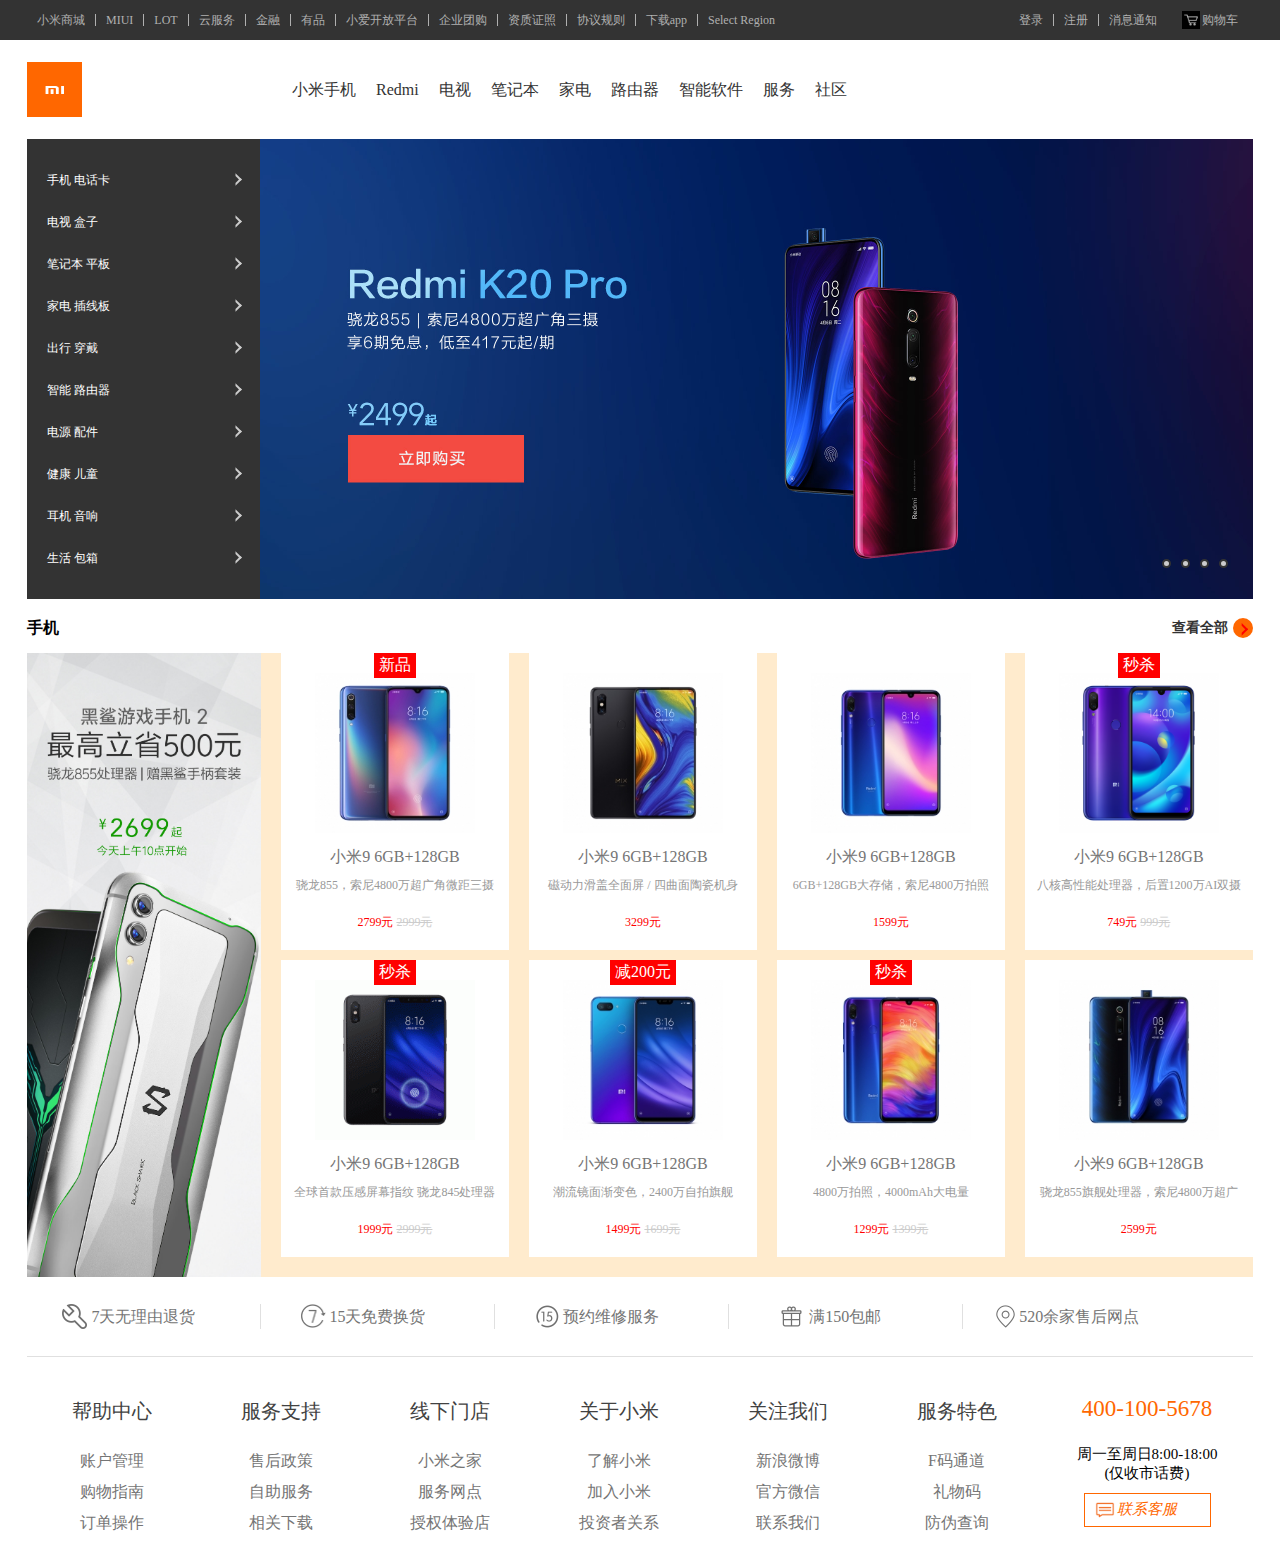
==== index.html @ e0536df3 "change" ====
<!DOCTYPE html>
<html lang="en">

<head>
    <meta charset="UTF-8">
    <meta name="viewport" content="width=device-width, initial-scale=1.0">
    <meta http-equiv="X-UA-Compatible" content="ie=edge">
    <title>Document</title>
    <!--
        相对路径：
        分析当前文档与资源的一个关系
        同一级时：直接写资源名称
        下一级：/
        上一级：../
        绝对路径:https://timgsa.baidu.com/timg?image&quality=80&size=b9999_10000&sec=1561538123775&di=
        c61d4f2c3f5a408a4fe6eae372d40c58&imgtype=0&src=http%3A%2F%2Fpic.syd.com.cn%2F0%2F100%2F72%2F68%2F100726839_
        00000000171c5904.jpg
      -->
    <link rel="stylesheet" href="css/reset.css">
    <link rel="stylesheet" href="css/index.css">
</head>

<body>
    <div class="header">
        <div class="main clearfix">
            <ul class="nav">
                <li><a href="#">小米商城</a></li>
                <li><a href="#">MIUI</a></li>
                <li><a href="#">LOT</a></li>
                <li><a href="#">云服务</a></li>
                <li><a href="#">金融</a></li>
                <li><a href="#">有品</a></li>
                <li><a href="#">小爱开放平台</a></li>
                <li><a href="#">企业团购</a></li>
                <li><a href="#">资质证照</a></li>
                <li><a href="#">协议规则</a></li>
                <li><a href="#">下载app</a></li>
                <li><a href="#">Select Region</a></li>
            </ul>
            <div class="buyCar">
                <span>购物车</span>
                <div class="detail">购物车中还没有商品,赶紧选购</div>
            </div>
            <ul class="login">
                <li><a href="">登录</a></li>
                <li><a href="">注册</a></li>
                <li><a href="">消息通知</a></li>
            </ul>
        </div>
    </div>
    <header class="headerBottom main clearfix">
        <h1 class="fl"><a href="#">小米</a></h1>
        <!-- ul.nav>(li>a)*9 -->
        <ul class="nav fl">
            <li><a href="#">小米手机</a></li>
            <li><a href="#">Redmi</a></li>
            <li><a href="#">电视</a></li>
            <li><a href="#">笔记本</a></li>
            <li><a href="#">家电</a></li>
            <li><a href="#">路由器</a></li>
            <li><a href="#">智能软件</a></li>
            <li><a href="#">服务</a></li>
            <li><a href="#">社区</a></li>
        </ul>
    </header>
    <!-- banner start -->
    <div class="banner main">
        
            <ul class="bannerImg clearfix">
                <li><a href="#"><img src="img/banner01.jpg" alt=""></a></li>
                <li><a href="#"><img src="img/bannero2.jpg" alt=""></a></li>
                <li><a href="#"><img src="img/banner03.jpg" alt=""></a></li>
                <li><a href="#"><img src="img/banner04.jpg" alt=""></a></li>
            </ul>
        <ul class="bannerDot">
            <li></li>
            <li></li>
            <li></li>
            <li></li>
        </ul>
        <ul class="bannerLeft">
            <li>
                <span>手机 电话卡</span>
                <div>内容1</div>
            </li>
            <li>
                <span>电视 盒子</span>
                <div>内容2</div>
            </li>
            <li>
                <span>笔记本 平板</span>
                <div>内容3</div>
            </li>
            <li>
                <span>家电 插线板</span>
                <div>内容4</div>
            </li>
            <li>
                <span>出行 穿戴</span>
                <div>内容5</div>
            </li>
            <li>
                <span>智能 路由器</span>
                <div>内容6</div>
            </li>
            <li>
                <span>电源 配件</span>
                <div>内容7</div>
            </li>
            <li>
                <span>健康 儿童</span>
                <div>内容8</div>
            </li>
            <li>
                <span>耳机 音响</span>
                <div>内容9</div>
            </li>
            <li>
                <span>生活 包箱</span>
                <div>内容10</div>
            </li>
        </ul>
    </div>
    <!-- banner end -->
    

    <!-- cont start -->
    <div class="cont main clearfix">
        <h3><a href="#">查看全部</a>手机</h3>
        <img class="contLeft" src="img/sj1.jpg" alt="">
        <ul class="contRight"> 
            <li>
                <a href="#">
                    <span class="js">新品</span>
                    <img src="img/sj2.jpg" alt="">
                    <h4>小米9 6GB+128GB</h4>
                    <p>骁龙855，索尼4800万超广角微距三摄</p>
                    <p class="price"><span class="nowPrice">2799元</span>
                        <span class="oldPrice">2999元</span>
                    </p>
                </a>
            </li>
            <li>
                <a href="#">
                    
                    
                    <img src="img/sj3.jpg" alt="">
                    <h4>小米9 6GB+128GB</h4>
                    <p>磁动力滑盖全面屏 / 四曲面陶瓷机身</p>
                    <p class="price"><span class="nowPrice">3299元</span>
                        
                    </p>
                </a>
            </li>
            <li>
                <a href="#">
                    
                    <img src="img/sj4.jpg" alt="">
                    <h4>小米9 6GB+128GB</h4>
                    <p>6GB+128GB大存储，索尼4800万拍照</p>
                    <p class="price"><span class="nowPrice">1599元</span>
                        
                    </p>
                </a>
            </li>
            <li>
                <a href="#">
                    <span class="tips">秒杀</span>
                    <img src="img/sj5.png" alt="">
                    <h4>小米9 6GB+128GB</h4>
                    <p>八核高性能处理器，后置1200万AI双摄</p>
                    <p class="price"><span class="nowPrice">749元</span>
                        <span class="oldPrice">999元</span>
                    </p>
                </a>
            </li>
            <li>
                <a href="#">
                    <span class="tips">秒杀</span>
                    <img src="img/sj6.png" alt="">
                    <h4>小米9 6GB+128GB</h4>
                    <p>全球首款压感屏幕指纹 骁龙845处理器</p>
                    <p class="price"><span class="nowPrice">1999元</span>
                        <span class="oldPrice">2999元</span>
                    </p>
                </a>
            </li>
            <li>
                <a href="#">
                    <span class="tips">减200元</span>
                    <img src="img/sj7.jpg" alt="">
                    <h4>小米9 6GB+128GB</h4>
                    <p>潮流镜面渐变色，2400万自拍旗舰</p>
                    <p class="price"><span class="nowPrice">1499元</span>
                        <span class="oldPrice">1699元</span>
                    </p>
                </a>
            </li>
            <li>
                <a href="#">
                    <span class="tips">秒杀</span>
                    <img src="img/sj8.jpg" alt="">
                    <h4>小米9 6GB+128GB</h4>
                    <p>4800万拍照，4000mAh大电量</p>
                    <p class="price"><span class="nowPrice">1299元</span>
                        <span class="oldPrice">1399元</span>
                    </p>
                </a>
            </li>
            <li>
                <a href="#">
                    
                    <img src="img/sj9.jpg" alt="">
                    <h4>小米9 6GB+128GB</h4>
                    <p>骁龙855旗舰处理器，索尼4800万超广</p>
                    <p class="price"><span class="nowPrice">2599元</span>
                        
                    </p>
                </a>
            </li>
        </ul>
    </div>
    <!-- cont end -->
    <!-- jieshao star -->
    <div class="service clearfix main">
        <ul class="list ">
            <li><a href="#">7天无理由退货</a></li>
            <li><a href="#">15天免费换货</a></li>
            <li><a href="#">预约维修服务</a></li>
            <li><a href="#">满150包邮</a></li>
            <li><a href="#">520余家售后网点</a></li>
         </ul>
    </div>
    <div class="footer clearfix main">
         <dl class="col-links">
             <dt>帮助中心</dt>
             <dd><a href="#">账户管理</a></dd>
             <dd><a href="#">购物指南</a></dd>
             <dd><a href="#">订单操作</a></dd>
         </dl>
         <dl class="col-links">
             <dt>服务支持</dt>
             <dd><a href="#">售后政策</a></dd>
             <dd><a href="#">自助服务</a></dd>
             <dd><a href="#">相关下载</a></dd>
         </dl>
         <dl class="col-links">
             <dt>线下门店</dt>
             <dd><a href="#">小米之家</a></dd>
             <dd><a href="#">服务网点</a></dd>
             <dd><a href="#">授权体验店</a></dd>
         </dl>
         <dl class="col-links">
             <dt>关于小米</dt>
             <dd><a href="#">了解小米</a></dd>
             <dd><a href="#">加入小米</a></dd>
             <dd><a href="#">投资者关系</a></dd>
         </dl>
         <dl class="col-links">
             <dt>关注我们</dt>
             <dd><a href="#">新浪微博</a></dd>
             <dd><a href="#">官方微信</a></dd>
             <dd><a href="#">联系我们</a></dd>
         </dl>
         <dl class="col-links">
             <dt>服务特色</dt>
             <dd><a href="#">F码通道</a></dd>
             <dd><a href="#">礼物码</a></dd>
             <dd><a href="#">防伪查询</a></dd>
         </dl>
         <div class="col-contact">
             <p class="phone">400-100-5678</p>
             <p>周一至周日8:00-18:00<br>(仅收市话费)</p>
              <a class="btn" href="#">
                <i class="iconfont">联系客服</i>
              </a>
         </div>
    </div>
    <!-- jieshao end -->
    </div>

</body>

</html>
---- css/index.css ----
/* 头部样式 */

.clearfix::after {
    content: "";
    display: block;
    clear: both;
}

.fl {
    float: left;
}

.fr {
    float: right;
}

.main {
    width: 1226px;
    margin: 0 auto;
}
img{
    vertical-align: top；
}

.header {
    background: #333;
}

.header .nav li,
.header .login li {
    float: left;
    line-height: 40px;
}

.header .nav li a,
.header .login li a {
    line-height: 12px;
    font-size: 12px;
    color: #b0b0b0;
    display: block;
    padding: 0 10px;
    margin: 14px 0;
    border-right: 1px solid #b0b0b0;
}

.header .nav {
    float: left;
}

.header .nav li:last-child a,
.header .login li:last-child a {
    border-right: none;
}

a {
    text-decoration: none;
}

.header .nav li a:hover,
.header .login li a:hover {
    color: #ffffff;
}

.header .login {
    float: right;
}

.header .login li {
    float: left;
}

.header .buyCar {
    float: right;
    position: relative;
    padding: 0 15px;
}

.header .buyCar>span {
    display: block;
    line-height: 40px;
    font-size: 12px;
    color: #b0b0b0;
    background: url(../img/gc1.jpg) no-repeat left center;
    background-size: 18px;
    padding-left: 20px;
}

.header .buyCar:hover>span {
    color: #f1671b;
    cursor: pointer;
    background-image: url(../img/gc3.jpg);
    
}
.header .buyCar .detail{
             position:absolute;
             right: 0;
             width: 300px;
            line-height: 100px;
            background: #ffffff;
            box-shadow: 0 0 1px #000;
            text-align:center; 
            padding: 0 10px;
             z-index: 10;
             display: none;
}
.header .buyCar:hover .detail{
    display: block;
}
.header .buyCar:hover{
    background: #ffffff;
}


/* header style */

header h1 {
    width: 55px;
    height: 55px;
    background: #ff6700 url(../img/mi-logo.png) no-repeat center center;
    background-size: 30px 20px;
    margin-right: 200px;
}

header h1 a {
    display: block;
    height: 55px;
    text-indent: -9999px;
}

header.headerBottom {
    margin-top: 22px;
}



header .nav li {
    float: left;
    line-height: 55px;
    font-size: 16px;
    color: #333;
    padding: 0 10px;
}

header .nav li a {
    color: #333;
}


.banner{
    overflow: hidden;/* 溢出隐藏 */
    position: relative;
    margin-top: 22px;
}
.banner .bannerImg{
    width: 400%;
}
.banner .bannerImg li{
   /*当不设置宽度时， 块元素的宽度继承父元素的宽度 */
    width: 25%;
    float: left;
}
.banner .bannerImg li img{
    width:100%;
}
.banner .bannerDot{
    position: absolute;
    right: 20px;
    top: 420px;
}
.banner .bannerDot li{
    width: 5px;
    height: 5px;
    border: 2px solid #333;
    background: #ccc;
    border-radius: 50%;
    float: left;
    margin:0 5px;
    cursor: pointer;  
    /* 鼠标变小手 */
}
.banner .bannerDot li:hover{
    background: #ffffff;

}
.banner .bannerLeft{
    position: absolute;
    left: 0;
    top: 0;
    background: #333;
    color: #ffffff;
    padding: 20px 0;
}
/* 图片的高度就是banner的高度 460px;
460px由10个li的高度和左侧黑框的padding组成 */

.banner .bannerLeft li>span{
    position: relative;
    display: block;
    line-height: 42px;
    cursor: pointer;
    padding: 0 150px 0 20px;
    font-size: 12px;

}
.banner .bannerLeft li>span::after{
    /* 利用伪元素 */
    content: "";
    position: absolute;
    /* display: inline-block; */
    right: 20px;
    top:16px;
    width: 5px;
    height: 5px;
    border: 2px solid #ccc;
    border-color: #ccc #ccc transparent transparent;
    transform: rotate(45deg);
}                   
.banner .bannerLeft li>div{
   width: 300px;
   height: 460px;
   line-height: 460px;
    position: absolute;
    left: 236px;
    top:0;
    color: #000;
    background: #ffffff;
     text-align: center;
    font-size: 50px;
    display: none; 
}
.banner .bannerLeft li:hover span{
      background-color: #ff6700;
      
}
.banner .bannerLeft li:hover>div{
    display: block;
}
 

/* cont style */

.cont h3{
    line-height: 50px;
    font-weight: 400px;
}
.cont h3 a{
    float: right;
    text-decoration: none;
    color: #333;
    font-size: 14px;
    position: relative;
    padding-right: 25px;
}
.cont h3 a::after{
    content: "";
    display: inline-block;
    width: 5px;
    height: 5px;
    border: 2px solid #ff6700;
    border-color: red red transparent transparent;
    position: absolute;
    right: 10px;
    top: 50%;
    transform: rotate(45deg) translateY(-50%);

}
.cont h3 a::before{
    content: "";
    display: block;
    width: 20px;
    height: 20px;
    background: #ff6700;
    border-radius: 50%;
    position: absolute;
    right: 0;
    top: 50%;
    transform:translateY(-50%);
}
.cont h3 a:hover{
    color: #ff6700;
}
.cont .contLeft{
   float: left;
   width: 234px;
   height: 624px;
}
.cont .contRight{
float: left;
width: 992px;
height: 624px;
background: blanchedalmond;
}
.cont .contRight li{
    width: 23%;
    float: left;
    margin-left: 2%;
    margin-bottom: 10px;
    background: #ffffff;
    position: relative;
    text-align: center;
    padding: 0 10px;
    box-sizing: border-box;
    /* 怪异盒模型：width:表示盒子的大小
              内容宽+左右padding+border
        正常盒模型：width:表示内容的宽度      
    */
}
.cont .contRight li a{
    text-align: center;
    text-decoration: none;
}
.cont .contRight li a>span{
    padding: 2px 5px;
      position: absolute;
      left: 50%;
      transform: translateX(-50%);
      background: red;
      color: #ffffff;
}
.cont .contRight li img{
    width: 160px;
    
    margin-top: 20px;
}
.cont .contRight li h4{
    font-weight: normal;
    font-size: #333;
    /* 禁止文字折行 */
    white-space: nowrap;
    /* 溢出隐藏 */
    overflow: hidden;
    /*  超出部分用省略号显示*/
    text-overflow: ellipsis;
    line-height: 40px;
}
.cont .contRight li p{
    color: #999;
    font-size: 12px;
    /* 禁止文字折行 */
    white-space: nowrap;
    /* 溢出隐藏 */
    overflow: hidden;
    /*  超出部分用省略号显示*/
    text-overflow: ellipsis;
}
.cont .contRight li p.price{
    line-height: 56px;
}

.cont .contRight li p.price .nowPrice{
    color: red;
}
.cont .contRight li p.price .oldPrice{
    color: #ccc;
    text-decoration: line-through;
}

.cont .contRight li:nth-child(5),
.cont .contRight li:nth-child(6),
.cont .contRight li:nth-child(7),
.cont .contRight li:nth-child(8){
    margin-bottom: 0;
}
.cont .contRight li:hover{
    box-shadow: 0 0 10px 10px #ccc;
    transform: translateY(-3px);
}

/* jieshao */
a{
    color: #757575;
    text-decoration: none;
}
.service{
    padding: 27px 0;
    border-bottom: 1px solid #e0e0e0;
}
.service .list li{
    float: left;
    width: 19%;
    height: 25px;
    border-left: 1px solid #e0e0e0;
    font-size: 16px;
    line-height: 25px;
    text-align: center;
    }
    .service .list li:hover a{
        color: #ff6700;
        text-decoration: none;
    }
.service .list li:nth-child(1){
     border-left:none;
     background: url(../img/lo1.png) no-repeat 35px;
     background-size: 25px 25px;
 }
  .service .list li:nth-child(1):hover{
    background: url(../img/lo6.png) no-repeat 35px;
    background-size: 25px 25px;
 }
.service .list li:nth-child(2){
    
     background: url(../img/lo2.png) no-repeat 40px;
     background-size: 25px 25px;
 }
  .service .list li:nth-child(2):hover{
    background: url(../img/lo7.png) no-repeat 40px;
    background-size: 25px 25px;
 }
.service .list li:nth-child(3){
     
     background: url(../img/lo3.png) no-repeat 40px;
     background-size: 25px 25px;
 }
  .service .list li:nth-child(3):hover{
    background: url(../img/lo8.png) no-repeat 40px;
    background-size: 25px 25px;
 }
.service .list li:nth-child(4){
     
     background: url(../img/lo4.png) no-repeat 50px;
     background-size: 25px 25px;
 }
  .service .list li:nth-child(4):hover{
    background: url(../img/lo9.png) no-repeat 50px;
    background-size: 25px 25px;
 }
.service .list li:nth-child(5){
     
     background: url(../img/lo5.png) no-repeat 30px;
     background-size: 25px 25px;
 }
  .service .list li:nth-child(5):hover{
    background: url(../img/lo10.png) no-repeat 30px;
    background-size: 25px 25px;
 }
 .footer .col-links dd a:hover{
    color: #ff6700;
    text-decoration: none;
 }
.footer .col-links{
    float: left;
    width: 169px;
    height: 100px;
    margin: 0 ;
    text-align: center;
    padding: 40px 0;
}


.footer .col-links dt{
    margin: 1px 0 26px;
    font-size: 20px;
    color: #424242;
    
}
.footer .col-links dd{
    margin: 10px 0 0;
    font-size: 16px;
}
.footer .col-contact{
    padding: 40px 0;
    text-align: center;
    
}
.footer .col-contact .phone{
    margin: 0 0 5px;
    font-size: 23px;
    line-height: 1;
    color: #ff6700;
   
}
.footer .col-contact p{
    margin: 25px 0 10px;
    font-size: 15px;
    
    }

     
.footer .col-contact a{
    display: inline-block;
    border: 1px solid #ff6700;
    background: #fff;
    color: #ff6700;
    width: 125px;
    height: 32px;
    font-size: 15px;
    line-height: 30px;
    background: url(../img/lo11.png) no-repeat 10px ;
    background-size: 20px 20px;
    }
    
    .footer .col-contact a:hover{
       background:url(../img/l011.jpg) no-repeat 10px;
     background-size: 20px 20px;
         background: #ff6700; 
        color: #fff;
        text-decoration: none;
        
    }
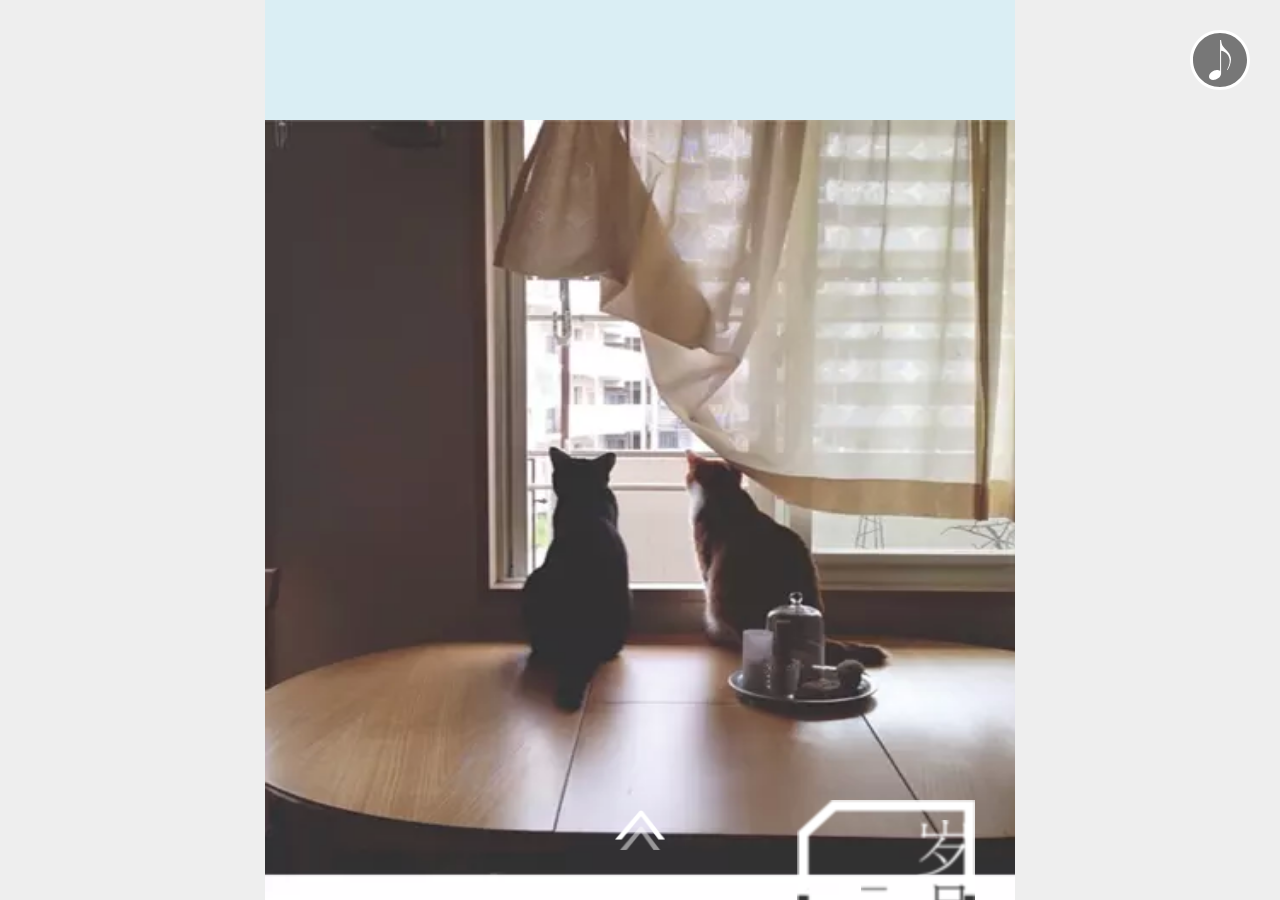
==== commit d1531a5c: "tra" ====
--- a/index.html
+++ b/index.html
@@ -1,286 +1,253 @@
 <!DOCTYPE html>
 <html lang="en">
-
 <head>
     <meta charset="UTF-8">
     <meta name="viewport" content="width=device-width, initial-scale=1.0">
     <meta http-equiv="X-UA-Compatible" content="ie=edge">
     <title>Document</title>
-    <!--
-        相对路径：
-        分析当前文档与资源的一个关系
-        同一级时：直接写资源名称
-        下一级：/
-        上一级：../
-        绝对路径:https://timgsa.baidu.com/timg?image&quality=80&size=b9999_10000&sec=1561538123775&di=
-        c61d4f2c3f5a408a4fe6eae372d40c58&imgtype=0&src=http%3A%2F%2Fpic.syd.com.cn%2F0%2F100%2F72%2F68%2F100726839_
-        00000000171c5904.jpg
-      -->
-    <link rel="stylesheet" href="css/reset.css">
+    <link rel="icon" href="img/favicon.png">
     <link rel="stylesheet" href="css/index.css">
+    <link rel="stylesheet" href="css/main.main.css">
+    <script >
+        window.CONFIG={
+            CON:{
+                DIRECTION:'vertical',
+                EFFECT:'slide'
+            },
+            MUSIC:'sourse/zhui.mp3',
+            DESW:375
+        };
+        </script>
 </head>
-
 <body>
-    <div class="header">
-        <div class="main clearfix">
-            <ul class="nav">
-                <li><a href="#">小米商城</a></li>
-                <li><a href="#">MIUI</a></li>
-                <li><a href="#">LOT</a></li>
-                <li><a href="#">云服务</a></li>
-                <li><a href="#">金融</a></li>
-                <li><a href="#">有品</a></li>
-                <li><a href="#">小爱开放平台</a></li>
-                <li><a href="#">企业团购</a></li>
-                <li><a href="#">资质证照</a></li>
-                <li><a href="#">协议规则</a></li>
-                <li><a href="#">下载app</a></li>
-                <li><a href="#">Select Region</a></li>
-            </ul>
-            <div class="buyCar">
-                <span>购物车</span>
-                <div class="detail">购物车中还没有商品,赶紧选购</div>
+    <main class="mainBox" id="MAINBOX">
+        <div class="page1">
+            <img class="ani img01" src="img/pa1-1.png" 
+            swiper-animate-effect="fadeIn"
+            swiper-animate-duration="5s"
+            >
+            <img  class="ani" src="img/pa1-3.png" 
+            swiper-animate-effect="bounceInRight"
+            swiper-animate-duration="4s"
+            >
+            <img  class="ani" src="img/pa1-2.png" 
+            swiper-animate-effect="bounceInRight"
+            swiper-animate-duration="4s"
+            >
+            <span class="ani"
+            swiper-animate-effect="fadeInDown"
+            swiper-animate-duration="5s"
+            >
+            <p>旅行记</p>
+            <p>就这样走走停停</p>
+            <p>穿梭大街小巷</p>
+            <p>寻一段岁月光阴</p>
+            <p>记在心田永不忘</p>
+        </span>
+            
+        </div>
+        <div class="page2">
+            <img class="ani img01" src="img/pa1-4.png" 
+            swiper-animate-effect="flipInX"
+            swiper-animate-duration="2s"
+            >
+            <img class="ani img01" src="img/pa1-5.png" 
+            swiper-animate-effect="fadeInUp"
+            swiper-animate-duration="8s"
+            >
+            <span>
+            <p class="ani"
+            swiper-animate-effect="fadeInDown"
+            swiper-animate-delay="1s"
+            swiper-animate-duration="8s"
+            >
+            第一站 东京</p>
+            <p class="ani"
+            swiper-animate-effect="fadeInDown"
+            swiper-animate-delay="3s"
+            swiper-animate-duration="8s"
+            >
+            第二站 大阪</p>
+            <p class="ani"
+            swiper-animate-effect="flip"
+            swiper-animate-delay="4s"
+            swiper-animate-duration="8s"
+            >
+            第三站 冲绳</p>
+           </span>
+        
+        </div>
+        <div class="page3">
+           
+            <img class="ani img01" src="img/fushi.png" 
+                swiper-animate-effect="fadeInDown"
+                swiper-animate-duration="2s"
+             >
+              <img class="ani img01" src="img/TI.png" 
+                swiper-animate-effect="flip"
+                swiper-animate-duration="2s"
+            >  
+            <img class="ani img01" src="img/pa1-5.png" 
+            swiper-animate-effect="heartBeat"
+            swiper-animate-duration="2s"
+        > 
+        <span>
+                <p class="ani"
+                swiper-animate-effect="fadeInDown"
+                swiper-animate-delay="1s"
+                swiper-animate-duration="5s"
+                >
+                第一站 东京</p>
+                <p class="ani"
+                swiper-animate-effect="fadeInDown"
+                swiper-animate-delay="3s"
+                swiper-animate-duration="7s"
+                >
+                生活不只有苟且
+                <ur>还有诗和远方</p>
+                    <p class="ani"
+                    swiper-animate-effect="fadeInDown"
+                    swiper-animate-delay="2s"
+                    swiper-animate-duration="6s">富士山</p>
+                    <p class="ani"
+                    swiper-animate-effect="fadeInDown"
+                    swiper-animate-delay="2s"
+                    swiper-animate-duration="6s">东京铁塔</p>
+        </span>
+        </div>
+        <div class="page4">
+                <img class="ani img01" src="img/dianchuan.png"
+                swiper-animate-effect="fadeInDown"
+                swiper-animate-duration="2s"
+             >
+             <img class="ani img01" src="img/daban.png" 
+                swiper-animate-effect="fadeInUp"
+                swiper-animate-delay="2s"
+                swiper-animate-duration="2s"
+             >
+             <div class="font">
+             <span class="ani"
+                    swiper-animate-effect="fadeInDown"
+                    swiper-animate-delay="1s"
+                    swiper-animate-duration="5s"
+                    >
+                    第二站 大阪
+                </span>
+            <span class="ani"
+                    swiper-animate-effect="fadeInDown"
+                    swiper-animate-delay="2s"
+                    swiper-animate-duration="5s"
+                    >
+                    <p>一个人旅行</p>
+                    <p>不理会繁杂的琐事</p>
+                    <p>自由自在地去体验一座城市</p>
+                    <p>一段故事</p>
+                    <p>留下一片欢笑</p>
+             </span>
+             <span class="ani"
+             swiper-animate-effect="fadeInDown"
+             swiper-animate-delay="3s"
+             swiper-animate-duration="5s"
+             >
+             淀川烟花
+         </span>
+         <span class="ani"
+         swiper-animate-effect="fadeInDown"
+         swiper-animate-delay="3s"
+         swiper-animate-duration="5s"
+         >
+         新梅田城
+     </span>
+              </div>
+              <img class="ani img01" src="img/pa1-5.png" 
+                swiper-animate-effect="bounceInLeft"
+                swiper-animate-delay="3s"
+                swiper-animate-duration="2s"
+             >      
+        </div>
+        <div class="page5">
+                
+             <img class="ani img01" src="img/bianhujia.png" 
+                    swiper-animate-effect="fadeInUp"
+                    swiper-animate-duration="2s"
+                 >
+        <img class="ani img01" src="img/bianhuyu2.png" 
+                swiper-animate-effect="fadeInDown"
+                swiper-animate-duration="2s"
+             >
+             <img class="ani img01" src="img/pa1-5.png" 
+             swiper-animate-effect="fadeInDown"
+             swiper-animate-delay="2s"
+             swiper-animate-duration="2s"
+          > 
+          <div class="font">
+                <span class="ani"
+                       swiper-animate-effect="fadeInDown"
+                       swiper-animate-delay="1s"
+                       swiper-animate-duration="5s"
+                       >
+                       第三站 冲绳
+                   </span> 
+                  
+          <span class="ani"
+                    swiper-animate-effect="fadeInDown"
+                    swiper-animate-delay="4s"
+                    swiper-animate-duration="5s"
+                    >
+                    <p>带上心灵去旅行</p>
+                    <p>以和平的心态看待一切</p>
+                    <p>文画音</p>
+                    <p>看似耳目所为</p>
+                    <p>其实是内心世界的感受</p>
+                    <p>能够以心感悟</p>
+                    <p>以此沉淀</p>
+             </span>
+             <span class="ani"
+             swiper-animate-effect="fadeInUp"
+             swiper-animate-delay="2s"
+             swiper-animate-duration="5s"
+             >
+             边户岬
+         </span>
+             </div>
             </div>
-            <ul class="login">
-                <li><a href="">登录</a></li>
-                <li><a href="">注册</a></li>
-                <li><a href="">消息通知</a></li>
-            </ul>
-        </div>
-    </div>
-    <header class="headerBottom main clearfix">
-        <h1 class="fl"><a href="#">小米</a></h1>
-        <!-- ul.nav>(li>a)*9 -->
-        <ul class="nav fl">
-            <li><a href="#">小米手机</a></li>
-            <li><a href="#">Redmi</a></li>
-            <li><a href="#">电视</a></li>
-            <li><a href="#">笔记本</a></li>
-            <li><a href="#">家电</a></li>
-            <li><a href="#">路由器</a></li>
-            <li><a href="#">智能软件</a></li>
-            <li><a href="#">服务</a></li>
-            <li><a href="#">社区</a></li>
-        </ul>
-    </header>
-    <!-- banner start -->
-    <div class="banner main">
-        
-            <ul class="bannerImg clearfix">
-                <li><a href="#"><img src="img/banner01.jpg" alt=""></a></li>
-                <li><a href="#"><img src="img/bannero2.jpg" alt=""></a></li>
-                <li><a href="#"><img src="img/banner03.jpg" alt=""></a></li>
-                <li><a href="#"><img src="img/banner04.jpg" alt=""></a></li>
-            </ul>
-        <ul class="bannerDot">
-            <li></li>
-            <li></li>
-            <li></li>
-            <li></li>
-        </ul>
-        <ul class="bannerLeft">
-            <li>
-                <span>手机 电话卡</span>
-                <div>内容1</div>
-            </li>
-            <li>
-                <span>电视 盒子</span>
-                <div>内容2</div>
-            </li>
-            <li>
-                <span>笔记本 平板</span>
-                <div>内容3</div>
-            </li>
-            <li>
-                <span>家电 插线板</span>
-                <div>内容4</div>
-            </li>
-            <li>
-                <span>出行 穿戴</span>
-                <div>内容5</div>
-            </li>
-            <li>
-                <span>智能 路由器</span>
-                <div>内容6</div>
-            </li>
-            <li>
-                <span>电源 配件</span>
-                <div>内容7</div>
-            </li>
-            <li>
-                <span>健康 儿童</span>
-                <div>内容8</div>
-            </li>
-            <li>
-                <span>耳机 音响</span>
-                <div>内容9</div>
-            </li>
-            <li>
-                <span>生活 包箱</span>
-                <div>内容10</div>
-            </li>
-        </ul>
-    </div>
-    <!-- banner end -->
-    
-
-    <!-- cont start -->
-    <div class="cont main clearfix">
-        <h3><a href="#">查看全部</a>手机</h3>
-        <img class="contLeft" src="img/sj1.jpg" alt="">
-        <ul class="contRight"> 
-            <li>
-                <a href="#">
-                    <span class="js">新品</span>
-                    <img src="img/sj2.jpg" alt="">
-                    <h4>小米9 6GB+128GB</h4>
-                    <p>骁龙855，索尼4800万超广角微距三摄</p>
-                    <p class="price"><span class="nowPrice">2799元</span>
-                        <span class="oldPrice">2999元</span>
-                    </p>
-                </a>
-            </li>
-            <li>
-                <a href="#">
-                    
-                    
-                    <img src="img/sj3.jpg" alt="">
-                    <h4>小米9 6GB+128GB</h4>
-                    <p>磁动力滑盖全面屏 / 四曲面陶瓷机身</p>
-                    <p class="price"><span class="nowPrice">3299元</span>
-                        
-                    </p>
-                </a>
-            </li>
-            <li>
-                <a href="#">
-                    
-                    <img src="img/sj4.jpg" alt="">
-                    <h4>小米9 6GB+128GB</h4>
-                    <p>6GB+128GB大存储，索尼4800万拍照</p>
-                    <p class="price"><span class="nowPrice">1599元</span>
-                        
-                    </p>
-                </a>
-            </li>
-            <li>
-                <a href="#">
-                    <span class="tips">秒杀</span>
-                    <img src="img/sj5.png" alt="">
-                    <h4>小米9 6GB+128GB</h4>
-                    <p>八核高性能处理器，后置1200万AI双摄</p>
-                    <p class="price"><span class="nowPrice">749元</span>
-                        <span class="oldPrice">999元</span>
-                    </p>
-                </a>
-            </li>
-            <li>
-                <a href="#">
-                    <span class="tips">秒杀</span>
-                    <img src="img/sj6.png" alt="">
-                    <h4>小米9 6GB+128GB</h4>
-                    <p>全球首款压感屏幕指纹 骁龙845处理器</p>
-                    <p class="price"><span class="nowPrice">1999元</span>
-                        <span class="oldPrice">2999元</span>
-                    </p>
-                </a>
-            </li>
-            <li>
-                <a href="#">
-                    <span class="tips">减200元</span>
-                    <img src="img/sj7.jpg" alt="">
-                    <h4>小米9 6GB+128GB</h4>
-                    <p>潮流镜面渐变色，2400万自拍旗舰</p>
-                    <p class="price"><span class="nowPrice">1499元</span>
-                        <span class="oldPrice">1699元</span>
-                    </p>
-                </a>
-            </li>
-            <li>
-                <a href="#">
-                    <span class="tips">秒杀</span>
-                    <img src="img/sj8.jpg" alt="">
-                    <h4>小米9 6GB+128GB</h4>
-                    <p>4800万拍照，4000mAh大电量</p>
-                    <p class="price"><span class="nowPrice">1299元</span>
-                        <span class="oldPrice">1399元</span>
-                    </p>
-                </a>
-            </li>
-            <li>
-                <a href="#">
-                    
-                    <img src="img/sj9.jpg" alt="">
-                    <h4>小米9 6GB+128GB</h4>
-                    <p>骁龙855旗舰处理器，索尼4800万超广</p>
-                    <p class="price"><span class="nowPrice">2599元</span>
-                        
-                    </p>
-                </a>
-            </li>
-        </ul>
-    </div>
-    <!-- cont end -->
-    <!-- jieshao star -->
-    <div class="service clearfix main">
-        <ul class="list ">
-            <li><a href="#">7天无理由退货</a></li>
-            <li><a href="#">15天免费换货</a></li>
-            <li><a href="#">预约维修服务</a></li>
-            <li><a href="#">满150包邮</a></li>
-            <li><a href="#">520余家售后网点</a></li>
-         </ul>
-    </div>
-    <div class="footer clearfix main">
-         <dl class="col-links">
-             <dt>帮助中心</dt>
-             <dd><a href="#">账户管理</a></dd>
-             <dd><a href="#">购物指南</a></dd>
-             <dd><a href="#">订单操作</a></dd>
-         </dl>
-         <dl class="col-links">
-             <dt>服务支持</dt>
-             <dd><a href="#">售后政策</a></dd>
-             <dd><a href="#">自助服务</a></dd>
-             <dd><a href="#">相关下载</a></dd>
-         </dl>
-         <dl class="col-links">
-             <dt>线下门店</dt>
-             <dd><a href="#">小米之家</a></dd>
-             <dd><a href="#">服务网点</a></dd>
-             <dd><a href="#">授权体验店</a></dd>
-         </dl>
-         <dl class="col-links">
-             <dt>关于小米</dt>
-             <dd><a href="#">了解小米</a></dd>
-             <dd><a href="#">加入小米</a></dd>
-             <dd><a href="#">投资者关系</a></dd>
-         </dl>
-         <dl class="col-links">
-             <dt>关注我们</dt>
-             <dd><a href="#">新浪微博</a></dd>
-             <dd><a href="#">官方微信</a></dd>
-             <dd><a href="#">联系我们</a></dd>
-         </dl>
-         <dl class="col-links">
-             <dt>服务特色</dt>
-             <dd><a href="#">F码通道</a></dd>
-             <dd><a href="#">礼物码</a></dd>
-             <dd><a href="#">防伪查询</a></dd>
-         </dl>
-         <div class="col-contact">
-             <p class="phone">400-100-5678</p>
-             <p>周一至周日8:00-18:00<br>(仅收市话费)</p>
-              <a class="btn" href="#">
-                <i class="iconfont">联系客服</i>
-              </a>
-         </div>
-    </div>
-    <!-- jieshao end -->
-    </div>
-
+        <div class="page6">
+                <img class="ani img01" src="img/pa6-3.png" 
+                swiper-animate-effect="fadeInUp"
+                swiper-animate-duration="2s"
+             >
+             <img class="ani img01" src="img/pa6-4.png" 
+                swiper-animate-effect="fadeInUp"
+                swiper-animate-duration="2s"
+             >
+             <img class="ani img01" src="img/pa5-3.png" 
+                swiper-animate-effect="bounceInLeft"
+                swiper-animate-duration="2s"
+             >
+             <img class="ani img01" src="img/pa1-5.png" 
+                swiper-animate-effect="bounceInLeft"
+                swiper-animate-duration="2s"
+             >
+             <img class="ani img01" src="img/zi.png" 
+                swiper-animate-effect="bounceInRight"
+                swiper-animate-delay="3s"
+                swiper-animate-duration="5s"
+             >
+             <span class="ani"
+            swiper-animate-effect="fadeInDown"
+            swiper-animate-duration="3s"
+            >
+            <p>一辈子是场修行</p>
+            <p>短的是旅途，</p>
+            <p>长的是人生。</p>
+            <p>旅行，</p>
+            <p>能让你遇到那个更好的自己。</p>
+            
+        </span>
+        </div>>
+    </main>
+  <script src="js/main.main.js"></script>
+  <script src="js/rem.js"></script> 
+  <script src="js/runtime.js"></script> 
 </body>
-
-</html>
-                
-            +</html>--- a/css/index.css
+++ b/css/index.css
@@ -1,502 +1,340 @@
-/* 头部样式 */
-
-.clearfix::after {
-    content: "";
-    display: block;
-    clear: both;
-}
-
-.fl {
-    float: left;
-}
-
-.fr {
-    float: right;
-}
-
-.main {
-    width: 1226px;
-    margin: 0 auto;
-}
-img{
-    vertical-align: top；
-}
-
-.header {
-    background: #333;
-}
-
-.header .nav li,
-.header .login li {
-    float: left;
-    line-height: 40px;
-}
-
-.header .nav li a,
-.header .login li a {
-    line-height: 12px;
-    font-size: 12px;
-    color: #b0b0b0;
-    display: block;
-    padding: 0 10px;
-    margin: 14px 0;
-    border-right: 1px solid #b0b0b0;
-}
-
-.header .nav {
-    float: left;
-}
-
-.header .nav li:last-child a,
-.header .login li:last-child a {
-    border-right: none;
-}
-
-a {
-    text-decoration: none;
-}
-
-.header .nav li a:hover,
-.header .login li a:hover {
-    color: #ffffff;
-}
-
-.header .login {
-    float: right;
-}
-
-.header .login li {
-    float: left;
-}
-
-.header .buyCar {
-    float: right;
-    position: relative;
-    padding: 0 15px;
-}
-
-.header .buyCar>span {
-    display: block;
-    line-height: 40px;
-    font-size: 12px;
-    color: #b0b0b0;
-    background: url(../img/gc1.jpg) no-repeat left center;
-    background-size: 18px;
-    padding-left: 20px;
-}
-
-.header .buyCar:hover>span {
-    color: #f1671b;
-    cursor: pointer;
-    background-image: url(../img/gc3.jpg);
-    
-}
-.header .buyCar .detail{
-             position:absolute;
-             right: 0;
-             width: 300px;
-            line-height: 100px;
-            background: #ffffff;
-            box-shadow: 0 0 1px #000;
-            text-align:center; 
-            padding: 0 10px;
-             z-index: 10;
-             display: none;
-}
-.header .buyCar:hover .detail{
-    display: block;
-}
-.header .buyCar:hover{
-    background: #ffffff;
-}
-
-
-/* header style */
-
-header h1 {
-    width: 55px;
-    height: 55px;
-    background: #ff6700 url(../img/mi-logo.png) no-repeat center center;
-    background-size: 30px 20px;
-    margin-right: 200px;
-}
-
-header h1 a {
-    display: block;
-    height: 55px;
-    text-indent: -9999px;
-}
-
-header.headerBottom {
-    margin-top: 22px;
-}
-
-
-
-header .nav li {
-    float: left;
-    line-height: 55px;
-    font-size: 16px;
-    color: #333;
-    padding: 0 10px;
-}
-
-header .nav li a {
-    color: #333;
-}
-
-
-.banner{
-    overflow: hidden;/* 溢出隐藏 */
-    position: relative;
-    margin-top: 22px;
-}
-.banner .bannerImg{
-    width: 400%;
-}
-.banner .bannerImg li{
-   /*当不设置宽度时， 块元素的宽度继承父元素的宽度 */
-    width: 25%;
-    float: left;
-}
-.banner .bannerImg li img{
-    width:100%;
-}
-.banner .bannerDot{
-    position: absolute;
-    right: 20px;
-    top: 420px;
-}
-.banner .bannerDot li{
-    width: 5px;
-    height: 5px;
-    border: 2px solid #333;
-    background: #ccc;
-    border-radius: 50%;
-    float: left;
-    margin:0 5px;
-    cursor: pointer;  
-    /* 鼠标变小手 */
-}
-.banner .bannerDot li:hover{
-    background: #ffffff;
-
-}
-.banner .bannerLeft{
-    position: absolute;
-    left: 0;
-    top: 0;
-    background: #333;
-    color: #ffffff;
-    padding: 20px 0;
-}
-/* 图片的高度就是banner的高度 460px;
-460px由10个li的高度和左侧黑框的padding组成 */
-
-.banner .bannerLeft li>span{
-    position: relative;
-    display: block;
-    line-height: 42px;
-    cursor: pointer;
-    padding: 0 150px 0 20px;
-    font-size: 12px;
-
-}
-.banner .bannerLeft li>span::after{
-    /* 利用伪元素 */
-    content: "";
-    position: absolute;
-    /* display: inline-block; */
-    right: 20px;
-    top:16px;
-    width: 5px;
-    height: 5px;
-    border: 2px solid #ccc;
-    border-color: #ccc #ccc transparent transparent;
-    transform: rotate(45deg);
-}                   
-.banner .bannerLeft li>div{
-   width: 300px;
-   height: 460px;
-   line-height: 460px;
-    position: absolute;
-    left: 236px;
-    top:0;
-    color: #000;
-    background: #ffffff;
-     text-align: center;
-    font-size: 50px;
-    display: none; 
-}
-.banner .bannerLeft li:hover span{
-      background-color: #ff6700;
-      
-}
-.banner .bannerLeft li:hover>div{
-    display: block;
-}
- 
-
-/* cont style */
-
-.cont h3{
-    line-height: 50px;
-    font-weight: 400px;
-}
-.cont h3 a{
-    float: right;
-    text-decoration: none;
-    color: #333;
-    font-size: 14px;
-    position: relative;
-    padding-right: 25px;
-}
-.cont h3 a::after{
-    content: "";
-    display: inline-block;
-    width: 5px;
-    height: 5px;
-    border: 2px solid #ff6700;
-    border-color: red red transparent transparent;
-    position: absolute;
-    right: 10px;
-    top: 50%;
-    transform: rotate(45deg) translateY(-50%);
-
-}
-.cont h3 a::before{
-    content: "";
-    display: block;
-    width: 20px;
-    height: 20px;
-    background: #ff6700;
-    border-radius: 50%;
-    position: absolute;
-    right: 0;
-    top: 50%;
-    transform:translateY(-50%);
-}
-.cont h3 a:hover{
-    color: #ff6700;
-}
-.cont .contLeft{
-   float: left;
-   width: 234px;
-   height: 624px;
-}
-.cont .contRight{
-float: left;
-width: 992px;
-height: 624px;
-background: blanchedalmond;
-}
-.cont .contRight li{
-    width: 23%;
-    float: left;
-    margin-left: 2%;
-    margin-bottom: 10px;
-    background: #ffffff;
-    position: relative;
-    text-align: center;
-    padding: 0 10px;
-    box-sizing: border-box;
-    /* 怪异盒模型：width:表示盒子的大小
-              内容宽+左右padding+border
-        正常盒模型：width:表示内容的宽度      
-    */
-}
-.cont .contRight li a{
-    text-align: center;
-    text-decoration: none;
-}
-.cont .contRight li a>span{
-    padding: 2px 5px;
-      position: absolute;
-      left: 50%;
-      transform: translateX(-50%);
-      background: red;
-      color: #ffffff;
-}
-.cont .contRight li img{
-    width: 160px;
-    
-    margin-top: 20px;
-}
-.cont .contRight li h4{
-    font-weight: normal;
-    font-size: #333;
-    /* 禁止文字折行 */
-    white-space: nowrap;
-    /* 溢出隐藏 */
-    overflow: hidden;
-    /*  超出部分用省略号显示*/
-    text-overflow: ellipsis;
-    line-height: 40px;
-}
-.cont .contRight li p{
-    color: #999;
-    font-size: 12px;
-    /* 禁止文字折行 */
-    white-space: nowrap;
-    /* 溢出隐藏 */
-    overflow: hidden;
-    /*  超出部分用省略号显示*/
-    text-overflow: ellipsis;
-}
-.cont .contRight li p.price{
-    line-height: 56px;
-}
-
-.cont .contRight li p.price .nowPrice{
-    color: red;
-}
-.cont .contRight li p.price .oldPrice{
-    color: #ccc;
-    text-decoration: line-through;
-}
-
-.cont .contRight li:nth-child(5),
-.cont .contRight li:nth-child(6),
-.cont .contRight li:nth-child(7),
-.cont .contRight li:nth-child(8){
-    margin-bottom: 0;
-}
-.cont .contRight li:hover{
-    box-shadow: 0 0 10px 10px #ccc;
-    transform: translateY(-3px);
-}
-
-/* jieshao */
-a{
-    color: #757575;
-    text-decoration: none;
-}
-.service{
-    padding: 27px 0;
-    border-bottom: 1px solid #e0e0e0;
-}
-.service .list li{
-    float: left;
-    width: 19%;
-    height: 25px;
-    border-left: 1px solid #e0e0e0;
-    font-size: 16px;
-    line-height: 25px;
-    text-align: center;
-    }
-    .service .list li:hover a{
-        color: #ff6700;
-        text-decoration: none;
-    }
-.service .list li:nth-child(1){
-     border-left:none;
-     background: url(../img/lo1.png) no-repeat 35px;
-     background-size: 25px 25px;
- }
-  .service .list li:nth-child(1):hover{
-    background: url(../img/lo6.png) no-repeat 35px;
-    background-size: 25px 25px;
- }
-.service .list li:nth-child(2){
-    
-     background: url(../img/lo2.png) no-repeat 40px;
-     background-size: 25px 25px;
- }
-  .service .list li:nth-child(2):hover{
-    background: url(../img/lo7.png) no-repeat 40px;
-    background-size: 25px 25px;
- }
-.service .list li:nth-child(3){
-     
-     background: url(../img/lo3.png) no-repeat 40px;
-     background-size: 25px 25px;
- }
-  .service .list li:nth-child(3):hover{
-    background: url(../img/lo8.png) no-repeat 40px;
-    background-size: 25px 25px;
- }
-.service .list li:nth-child(4){
-     
-     background: url(../img/lo4.png) no-repeat 50px;
-     background-size: 25px 25px;
- }
-  .service .list li:nth-child(4):hover{
-    background: url(../img/lo9.png) no-repeat 50px;
-    background-size: 25px 25px;
- }
-.service .list li:nth-child(5){
-     
-     background: url(../img/lo5.png) no-repeat 30px;
-     background-size: 25px 25px;
- }
-  .service .list li:nth-child(5):hover{
-    background: url(../img/lo10.png) no-repeat 30px;
-    background-size: 25px 25px;
- }
- .footer .col-links dd a:hover{
-    color: #ff6700;
-    text-decoration: none;
- }
-.footer .col-links{
-    float: left;
-    width: 169px;
-    height: 100px;
-    margin: 0 ;
-    text-align: center;
-    padding: 40px 0;
-}
-
-
-.footer .col-links dt{
-    margin: 1px 0 26px;
-    font-size: 20px;
-    color: #424242;
-    
-}
-.footer .col-links dd{
-    margin: 10px 0 0;
-    font-size: 16px;
-}
-.footer .col-contact{
-    padding: 40px 0;
-    text-align: center;
-    
-}
-.footer .col-contact .phone{
-    margin: 0 0 5px;
-    font-size: 23px;
-    line-height: 1;
-    color: #ff6700;
-   
-}
-.footer .col-contact p{
-    margin: 25px 0 10px;
-    font-size: 15px;
-    
-    }
-
-     
-.footer .col-contact a{
-    display: inline-block;
-    border: 1px solid #ff6700;
-    background: #fff;
-    color: #ff6700;
-    width: 125px;
-    height: 32px;
-    font-size: 15px;
-    line-height: 30px;
-    background: url(../img/lo11.png) no-repeat 10px ;
-    background-size: 20px 20px;
-    }
-    
-    .footer .col-contact a:hover{
-       background:url(../img/l011.jpg) no-repeat 10px;
-     background-size: 20px 20px;
-         background: #ff6700; 
-        color: #fff;
-        text-decoration: none;
-        
-    }
-
-
-    +/*
+ * 参考案例地址：
+ * http://ent.163.com/special/2015yulephoto_h5/#!/scene-1 
+ * 
+ * CSS3帧动画地址
+ * https://daneden.github.io/animate.css/
+ */
+
+/* 第一页 */
+.page1 {
+	width: 3.57rem;
+	height:6.67rem;
+	background: #daeef4;
+	background-size: cover;
+}  
+
+.page1 img {
+	position: absolute;
+}
+
+ .page1 img:nth-of-type(1) {
+	/* 所有样式以REM为单位：把测出来的PX除以100即可 */
+	 width: 4rem;
+	height:4rem;
+	/* left: 1.15rem;*/
+	top: .6rem; 
+}  
+
+.page1 img:nth-of-type(2) {
+	width: .89rem;
+	height: 1.53rem;
+	top: 4rem;
+	right: .2rem;
+}
+
+.page1 img:nth-of-type(3) {
+	width: 0.57rem;
+	height: 1.24rem;
+	right: .2rem;
+	top: 4.1rem;
+}
+.page1 span{
+	position:absolute;
+	top:5rem;
+	line-height: .3rem;
+	left: .2rem;
+	font-size: .18rem;
+	color: #255c4c;
+}
+
+
+/* PAGE2 */
+.page2 {
+	background: url(img/pa1-4.png) no-repeat;
+	background-size: cover;
+}
+
+.page2 img {
+	position: absolute;
+}
+
+.page2 img:nth-of-type(1) {
+	width: 3.75rem;
+	height: 6.67rem;
+	
+}
+.page2 img:nth-of-type(2){
+	width: .75rem;
+	height: 1.88rem;
+	top: .1rem;
+	left: .1rem;
+}
+.page2 span p:nth-of-type(1){
+	position: absolute;
+	top: 4.5rem;
+	right: .45rem;
+	font-size: .16rem;
+	border: 1px solid #daeef4;
+	background: #96daf6;
+	color: #255c4c;
+	
+}
+.page2 span p:nth-of-type(2){
+	position: absolute;
+	top: 5rem;
+	right: .75rem;
+	font-size: .18rem;
+	border: 1px solid #daeef4;
+	background: #96daf6;
+	color: #255c4c;
+}
+.page2 span p:nth-of-type(3){
+	position: absolute;
+	top: 5.5rem;
+	right: 1.15rem;
+	font-size: .2rem;
+	border: 1px solid #daeef4;
+	background: #96daf6;
+	color: #255c4c;
+}
+/* PAGE3 */
+.page3 {
+	 width: 3.57rem;
+	height:6.67rem; 
+	background: #daeef4;
+	background-size: cover;
+}  
+
+.page3 img {
+	position: absolute;
+}
+.page3 img:nth-of-type(1){
+	width: 3.8rem;
+	height:3.5rem;
+	bottom: 0;
+	 right: 0; 
+}
+.page3 img:nth-of-type(2){
+	width: 2.5rem;
+	height: 2.5rem;
+	top: .2rem;
+	left: .1rem;
+}
+.page3 img:nth-of-type(3){
+	width: .79rem;
+	height: 2rem;
+	top:  .7rem;
+	left: .1rem;
+}
+.page3 span p:nth-of-type(1){
+	position: absolute;
+	color: #255c4c;
+	top:1rem;
+	right: .5rem;
+    font-size: .16rem;
+}
+.page3 span p:nth-of-type(2){
+	position: absolute;
+	top: 2.9rem;
+	right: .8rem;
+	font-size: .14rem;
+}
+.page3 span p:nth-of-type(3){
+	position: absolute;
+	top: 3.4rem;
+	right: 1rem;
+	font-size: .13rem;
+	color: #45b897;
+}
+.page3 span p:nth-of-type(4){
+	position: absolute;
+	top: .3rem;
+	right: 2.5rem;
+	font-size: .13rem;
+	color: #45b897;
+}
+/* PAGE4 */
+.page4 {
+	width: 3.57rem;
+	height:6.67rem; 
+	background:#daeef4 ;
+	background-size: cover;
+}
+
+.page4 img {
+	position: absolute;
+}
+
+.page4 img:nth-of-type(1) {
+	width: 2.2rem;
+	height:2.2rem;
+	right: 0;
+	top: 1.3rem;
+	border-radius: 1rem;
+}
+.page4 img:nth-of-type(2) {
+	width: 3.8rem;
+	height:3rem;
+	left: 0;
+	bottom: .1rem;
+	
+}
+.page4 .font span:nth-of-type(1){
+	position: absolute;
+	color: #255c4c;
+	top:.7rem;
+	right: .45rem;
+	font-size: .18rem;
+	border:1px solid #255c4c;
+}
+.page4 .font span:nth-of-type(2){
+	position: absolute;
+	color: #255c4c;
+	top:1.1rem;
+	left: .1rem;
+	font-size: .11rem;
+	border:2px solid #255c4c;
+	border-radius: .2rem;
+	line-height: .35rem;
+}
+.page4 .font span:nth-of-type(3){
+	position: absolute;
+	color: #255c4c;
+	top:2.8rem;
+	right: .8rem;
+	font-size: .13rem;
+	
+}
+.page4 .font span:nth-of-type(4){
+	position: absolute;
+	color: #255c4c;
+	top:3.8rem;
+	right: 2.2rem;
+	font-size: .13rem;
+	
+}
+.page4 img:nth-of-type(3){
+		width: .8rem;
+		height:2rem;
+		left: .2rem;
+		bottom: .3rem;
+		
+	}
+
+/* PAGE5 */
+.page5 {
+	width: 3.57rem;
+	height:6.67rem; 
+	background:#daeef4 ;
+	background-size: cover;
+	
+}
+
+.page5 img {
+	position: absolute;
+	border: 1px solid #255c4c;
+
+}
+
+.page5 img:nth-of-type(1) {
+	width:3.8rem;
+	height: 3.5rem;
+	bottom:0;
+	right: 0;
+}
+.page5 img:nth-of-type(2) {
+	width:2rem;
+	height: 2rem;
+	border-radius: 1rem;
+	top:0.9rem;
+	left: 0;
+}
+.page5 img:nth-of-type(3) {
+	background: #e0eff3;
+	width:.5rem;
+	height:2rem;
+	top:3rem;
+	left: .3rem;
+}
+.page5 .font span:nth-of-type(1){
+	position: absolute;
+	color: #255c4c;
+	top:.4rem;
+	left: .45rem;
+	font-size: .18rem;
+	border:1px solid #255c4c;
+	 
+}
+.page5 .font span:nth-of-type(2){
+	position: absolute;
+	color: #83dac1;
+	bottom: 2.5rem;
+	right: 0; 
+	font-size: .17rem;
+	line-height: .3rem;
+	/* border:1px solid #96daf6; */
+}
+.page5 .font span:nth-of-type(3){
+	position: absolute;
+	color: #71a596;
+	top:1.3rem;
+	left: .8rem;
+	font-size: .13rem;
+	
+	 
+}
+/* PAGE6 */
+.page6 {
+	width: 3.57rem;
+	height:6.67rem; 
+	background: #daeef4;
+	
+	background-size: cover; 
+}
+
+.page6 img {
+	position: absolute;
+}
+
+.page6 img:nth-of-type(1) {
+	width:1.5rem;
+	height: 1.5rem;
+	border-radius: .9rem;
+	top:1.5rem;
+	left: .2rem;
+}
+.page6 img:nth-of-type(2) {
+	width:1.8rem;
+	height:4rem;
+	bottom:.2rem;
+	 right: .01rem; 
+}
+.page6 img:nth-of-type(3) {
+	width:1.5rem;
+	height: 1.5rem;
+	
+	top:1.1rem;
+	
+}
+.page6 img:nth-of-type(4) {
+	width:.4rem;
+	height: .7rem;
+	top:.2rem;
+	left:.2rem;
+}
+  .page6 img:nth-of-type(5) {
+	width:3.75rem;
+	height: 6.67rem;
+	bottom:0;
+	left:0;
+} 
+.page6 span {
+	position: absolute;
+	top:1rem;
+	line-height: .2rem;
+	right: 0;
+	font-size: .15rem;
+	color: #255c4c;
+
+}--- a/css/main.main.css
+++ b/css/main.main.css
@@ -0,0 +1,121 @@
+body,h1,h2,h3,h4,h5,h6,hr,p,blockquote,dl,dt,dd,ul,ol,li,button,input,textarea,th,td{margin:0;padding:0}body{font-size:12px;font-style:normal;font-family:"\5FAE\8F6F\96C5\9ED1",Helvetica,sans-serif}small{font-size:12px}h1{font-size:18px}h2{font-size:16px}h3{font-size:14px}h4,h5,h6{font-size:100%}ul,ol{list-style:none}a{text-decoration:none;background-color:transparent}a:hover,a:active{outline-width:0;text-decoration:none}table{border-collapse:collapse;border-spacing:0}hr{border:0;height:1px}img{border-style:none}img:not([src]){display:none}svg:not(:root){overflow:hidden}html{-webkit-touch-callout:none;-webkit-text-size-adjust:100%}input,textarea,button,a{-webkit-tap-highlight-color:rgba(0,0,0,0)}article,aside,details,figcaption,figure,footer,header,main,menu,nav,section,summary{display:block;margin:0;padding:0}audio,canvas,progress,video{display:inline-block;margin:0;padding:0}audio:not([controls]),video:not([controls]){display:none;height:0;margin:0;padding:0}progress{vertical-align:baseline}mark{background-color:#ff0;color:#000}sub,sup{position:relative;font-size:75%;line-height:0;vertical-align:baseline}sub{bottom:-0.25em}sup{top:-0.5em}button,input,select,textarea{font-size:100%;outline:0}button,input{overflow:visible}button,select{text-transform:none}textarea{overflow:auto}button,html [type="button"],[type="reset"],[type="submit"]{-webkit-appearance:button}button::-moz-focus-inner,[type="button"]::-moz-focus-inner,[type="reset"]::-moz-focus-inner,[type="submit"]::-moz-focus-inner{border-style:none;padding:0}button:-moz-focusring,[type="button"]:-moz-focusring,[type="reset"]:-moz-focusring,[type="submit"]:-moz-focusring{outline:1px dotted ButtonText}[type="checkbox"],[type="radio"]{box-sizing:border-box;padding:0}[type="number"]::-webkit-inner-spin-button,[type="number"]::-webkit-outer-spin-button{height:auto}[type="search"]{-webkit-appearance:textfield;outline-offset:-2px}[type="search"]::-webkit-search-cancel-button,[type="search"]::-webkit-search-decoration{-webkit-appearance:none}::-webkit-input-placeholder{color:inherit;opacity:.54}::-webkit-file-upload-button{-webkit-appearance:button;font:inherit}.clearfix:after{display:block;height:0;content:"";clear:both}
+@charset "UTF-8";/*!
+Animate.css - http://daneden.me/animate
+Licensed under the MIT license - http://opensource.org/licenses/MIT
+
+Copyright (c) 2015 Daniel Eden
+*/.animated{-webkit-animation-duration:1s;animation-duration:1s;-webkit-animation-fill-mode:both;animation-fill-mode:both}.animated.infinite{-webkit-animation-iteration-count:infinite;animation-iteration-count:infinite}.animated.hinge{-webkit-animation-duration:2s;animation-duration:2s}@-webkit-keyframes bounce{0%,100%,20%,53%,80%{-webkit-transition-timing-function:cubic-bezier(0.215,.61,.355,1);transition-timing-function:cubic-bezier(0.215,.61,.355,1);-webkit-transform:translate3d(0,0,0);transform:translate3d(0,0,0)}40%,43%{-webkit-transition-timing-function:cubic-bezier(0.755,.050,.855,.060);transition-timing-function:cubic-bezier(0.755,.050,.855,.060);-webkit-transform:translate3d(0,-30px,0);transform:translate3d(0,-30px,0)}70%{-webkit-transition-timing-function:cubic-bezier(0.755,.050,.855,.060);transition-timing-function:cubic-bezier(0.755,.050,.855,.060);-webkit-transform:translate3d(0,-15px,0);transform:translate3d(0,-15px,0)}90%{-webkit-transform:translate3d(0,-4px,0);transform:translate3d(0,-4px,0)}}@keyframes bounce{0%,100%,20%,53%,80%{-webkit-transition-timing-function:cubic-bezier(0.215,.61,.355,1);transition-timing-function:cubic-bezier(0.215,.61,.355,1);-webkit-transform:translate3d(0,0,0);-ms-transform:translate3d(0,0,0);transform:translate3d(0,0,0)}40%,43%{-webkit-transition-timing-function:cubic-bezier(0.755,.050,.855,.060);transition-timing-function:cubic-bezier(0.755,.050,.855,.060);-webkit-transform:translate3d(0,-30px,0);-ms-transform:translate3d(0,-30px,0);transform:translate3d(0,-30px,0)}70%{-webkit-transition-timing-function:cubic-bezier(0.755,.050,.855,.060);transition-timing-function:cubic-bezier(0.755,.050,.855,.060);-webkit-transform:translate3d(0,-15px,0);-ms-transform:translate3d(0,-15px,0);transform:translate3d(0,-15px,0)}90%{-webkit-transform:translate3d(0,-4px,0);-ms-transform:translate3d(0,-4px,0);transform:translate3d(0,-4px,0)}}.bounce{-webkit-animation-name:bounce;animation-name:bounce;-webkit-transform-origin:center bottom;-ms-transform-origin:center bottom;transform-origin:center bottom}@-webkit-keyframes flash{0%,100%,50%{opacity:1}25%,75%{opacity:0}}@keyframes flash{0%,100%,50%{opacity:1}25%,75%{opacity:0}}.flash{-webkit-animation-name:flash;animation-name:flash}@-webkit-keyframes pulse{0%{-webkit-transform:scale3d(1,1,1);transform:scale3d(1,1,1)}50%{-webkit-transform:scale3d(1.05,1.05,1.05);transform:scale3d(1.05,1.05,1.05)}100%{-webkit-transform:scale3d(1,1,1);transform:scale3d(1,1,1)}}@keyframes pulse{0%{-webkit-transform:scale3d(1,1,1);-ms-transform:scale3d(1,1,1);transform:scale3d(1,1,1)}50%{-webkit-transform:scale3d(1.05,1.05,1.05);-ms-transform:scale3d(1.05,1.05,1.05);transform:scale3d(1.05,1.05,1.05)}100%{-webkit-transform:scale3d(1,1,1);-ms-transform:scale3d(1,1,1);transform:scale3d(1,1,1)}}.pulse{-webkit-animation-name:pulse;animation-name:pulse}@-webkit-keyframes rubberBand{0%{-webkit-transform:scale3d(1,1,1);transform:scale3d(1,1,1)}30%{-webkit-transform:scale3d(1.25,.75,1);transform:scale3d(1.25,.75,1)}40%{-webkit-transform:scale3d(0.75,1.25,1);transform:scale3d(0.75,1.25,1)}50%{-webkit-transform:scale3d(1.15,.85,1);transform:scale3d(1.15,.85,1)}65%{-webkit-transform:scale3d(.95,1.05,1);transform:scale3d(.95,1.05,1)}75%{-webkit-transform:scale3d(1.05,.95,1);transform:scale3d(1.05,.95,1)}100%{-webkit-transform:scale3d(1,1,1);transform:scale3d(1,1,1)}}@keyframes rubberBand{0%{-webkit-transform:scale3d(1,1,1);-ms-transform:scale3d(1,1,1);transform:scale3d(1,1,1)}30%{-webkit-transform:scale3d(1.25,.75,1);-ms-transform:scale3d(1.25,.75,1);transform:scale3d(1.25,.75,1)}40%{-webkit-transform:scale3d(0.75,1.25,1);-ms-transform:scale3d(0.75,1.25,1);transform:scale3d(0.75,1.25,1)}50%{-webkit-transform:scale3d(1.15,.85,1);-ms-transform:scale3d(1.15,.85,1);transform:scale3d(1.15,.85,1)}65%{-webkit-transform:scale3d(.95,1.05,1);-ms-transform:scale3d(.95,1.05,1);transform:scale3d(.95,1.05,1)}75%{-webkit-transform:scale3d(1.05,.95,1);-ms-transform:scale3d(1.05,.95,1);transform:scale3d(1.05,.95,1)}100%{-webkit-transform:scale3d(1,1,1);-ms-transform:scale3d(1,1,1);transform:scale3d(1,1,1)}}.rubberBand{-webkit-animation-name:rubberBand;animation-name:rubberBand}@-webkit-keyframes shake{0%,100%{-webkit-transform:translate3d(0,0,0);transform:translate3d(0,0,0)}10%,30%,50%,70%,90%{-webkit-transform:translate3d(-10px,0,0);transform:translate3d(-10px,0,0)}20%,40%,60%,80%{-webkit-transform:translate3d(10px,0,0);transform:translate3d(10px,0,0)}}@keyframes shake{0%,100%{-webkit-transform:translate3d(0,0,0);-ms-transform:translate3d(0,0,0);transform:translate3d(0,0,0)}10%,30%,50%,70%,90%{-webkit-transform:translate3d(-10px,0,0);-ms-transform:translate3d(-10px,0,0);transform:translate3d(-10px,0,0)}20%,40%,60%,80%{-webkit-transform:translate3d(10px,0,0);-ms-transform:translate3d(10px,0,0);transform:translate3d(10px,0,0)}}.shake{-webkit-animation-name:shake;animation-name:shake}@-webkit-keyframes swing{20%{-webkit-transform:rotate3d(0,0,1,15deg);transform:rotate3d(0,0,1,15deg)}40%{-webkit-transform:rotate3d(0,0,1,-10deg);transform:rotate3d(0,0,1,-10deg)}60%{-webkit-transform:rotate3d(0,0,1,5deg);transform:rotate3d(0,0,1,5deg)}80%{-webkit-transform:rotate3d(0,0,1,-5deg);transform:rotate3d(0,0,1,-5deg)}100%{-webkit-transform:rotate3d(0,0,1,0deg);transform:rotate3d(0,0,1,0deg)}}@keyframes swing{20%{-webkit-transform:rotate3d(0,0,1,15deg);-ms-transform:rotate3d(0,0,1,15deg);transform:rotate3d(0,0,1,15deg)}40%{-webkit-transform:rotate3d(0,0,1,-10deg);-ms-transform:rotate3d(0,0,1,-10deg);transform:rotate3d(0,0,1,-10deg)}60%{-webkit-transform:rotate3d(0,0,1,5deg);-ms-transform:rotate3d(0,0,1,5deg);transform:rotate3d(0,0,1,5deg)}80%{-webkit-transform:rotate3d(0,0,1,-5deg);-ms-transform:rotate3d(0,0,1,-5deg);transform:rotate3d(0,0,1,-5deg)}100%{-webkit-transform:rotate3d(0,0,1,0deg);-ms-transform:rotate3d(0,0,1,0deg);transform:rotate3d(0,0,1,0deg)}}.swing{-webkit-transform-origin:top center;-ms-transform-origin:top center;transform-origin:top center;-webkit-animation-name:swing;animation-name:swing}@-webkit-keyframes tada{0%{-webkit-transform:scale3d(1,1,1);transform:scale3d(1,1,1)}10%,20%{-webkit-transform:scale3d(.9,.9,.9) rotate3d(0,0,1,-3deg);transform:scale3d(.9,.9,.9) rotate3d(0,0,1,-3deg)}30%,50%,70%,90%{-webkit-transform:scale3d(1.1,1.1,1.1) rotate3d(0,0,1,3deg);transform:scale3d(1.1,1.1,1.1) rotate3d(0,0,1,3deg)}40%,60%,80%{-webkit-transform:scale3d(1.1,1.1,1.1) rotate3d(0,0,1,-3deg);transform:scale3d(1.1,1.1,1.1) rotate3d(0,0,1,-3deg)}100%{-webkit-transform:scale3d(1,1,1);transform:scale3d(1,1,1)}}@keyframes tada{0%{-webkit-transform:scale3d(1,1,1);-ms-transform:scale3d(1,1,1);transform:scale3d(1,1,1)}10%,20%{-webkit-transform:scale3d(.9,.9,.9) rotate3d(0,0,1,-3deg);-ms-transform:scale3d(.9,.9,.9) rotate3d(0,0,1,-3deg);transform:scale3d(.9,.9,.9) rotate3d(0,0,1,-3deg)}30%,50%,70%,90%{-webkit-transform:scale3d(1.1,1.1,1.1) rotate3d(0,0,1,3deg);-ms-transform:scale3d(1.1,1.1,1.1) rotate3d(0,0,1,3deg);transform:scale3d(1.1,1.1,1.1) rotate3d(0,0,1,3deg)}40%,60%,80%{-webkit-transform:scale3d(1.1,1.1,1.1) rotate3d(0,0,1,-3deg);-ms-transform:scale3d(1.1,1.1,1.1) rotate3d(0,0,1,-3deg);transform:scale3d(1.1,1.1,1.1) rotate3d(0,0,1,-3deg)}100%{-webkit-transform:scale3d(1,1,1);-ms-transform:scale3d(1,1,1);transform:scale3d(1,1,1)}}.tada{-webkit-animation-name:tada;animation-name:tada}@-webkit-keyframes wobble{0%{-webkit-transform:none;transform:none}15%{-webkit-transform:translate3d(-25%,0,0) rotate3d(0,0,1,-5deg);transform:translate3d(-25%,0,0) rotate3d(0,0,1,-5deg)}30%{-webkit-transform:translate3d(20%,0,0) rotate3d(0,0,1,3deg);transform:translate3d(20%,0,0) rotate3d(0,0,1,3deg)}45%{-webkit-transform:translate3d(-15%,0,0) rotate3d(0,0,1,-3deg);transform:translate3d(-15%,0,0) rotate3d(0,0,1,-3deg)}60%{-webkit-transform:translate3d(10%,0,0) rotate3d(0,0,1,2deg);transform:translate3d(10%,0,0) rotate3d(0,0,1,2deg)}75%{-webkit-transform:translate3d(-5%,0,0) rotate3d(0,0,1,-1deg);transform:translate3d(-5%,0,0) rotate3d(0,0,1,-1deg)}100%{-webkit-transform:none;transform:none}}@keyframes wobble{0%{-webkit-transform:none;-ms-transform:none;transform:none}15%{-webkit-transform:translate3d(-25%,0,0) rotate3d(0,0,1,-5deg);-ms-transform:translate3d(-25%,0,0) rotate3d(0,0,1,-5deg);transform:translate3d(-25%,0,0) rotate3d(0,0,1,-5deg)}30%{-webkit-transform:translate3d(20%,0,0) rotate3d(0,0,1,3deg);-ms-transform:translate3d(20%,0,0) rotate3d(0,0,1,3deg);transform:translate3d(20%,0,0) rotate3d(0,0,1,3deg)}45%{-webkit-transform:translate3d(-15%,0,0) rotate3d(0,0,1,-3deg);-ms-transform:translate3d(-15%,0,0) rotate3d(0,0,1,-3deg);transform:translate3d(-15%,0,0) rotate3d(0,0,1,-3deg)}60%{-webkit-transform:translate3d(10%,0,0) rotate3d(0,0,1,2deg);-ms-transform:translate3d(10%,0,0) rotate3d(0,0,1,2deg);transform:translate3d(10%,0,0) rotate3d(0,0,1,2deg)}75%{-webkit-transform:translate3d(-5%,0,0) rotate3d(0,0,1,-1deg);-ms-transform:translate3d(-5%,0,0) rotate3d(0,0,1,-1deg);transform:translate3d(-5%,0,0) rotate3d(0,0,1,-1deg)}100%{-webkit-transform:none;-ms-transform:none;transform:none}}.wobble{-webkit-animation-name:wobble;animation-name:wobble}@-webkit-keyframes bounceIn{0%,100%,20%,40%,60%,80%{-webkit-transition-timing-function:cubic-bezier(0.215,.61,.355,1);transition-timing-function:cubic-bezier(0.215,.61,.355,1)}0%{opacity:0;-webkit-transform:scale3d(.3,.3,.3);transform:scale3d(.3,.3,.3)}20%{-webkit-transform:scale3d(1.1,1.1,1.1);transform:scale3d(1.1,1.1,1.1)}40%{-webkit-transform:scale3d(.9,.9,.9);transform:scale3d(.9,.9,.9)}60%{opacity:1;-webkit-transform:scale3d(1.03,1.03,1.03);transform:scale3d(1.03,1.03,1.03)}80%{-webkit-transform:scale3d(.97,.97,.97);transform:scale3d(.97,.97,.97)}100%{opacity:1;-webkit-transform:scale3d(1,1,1);transform:scale3d(1,1,1)}}@keyframes bounceIn{0%,100%,20%,40%,60%,80%{-webkit-transition-timing-function:cubic-bezier(0.215,.61,.355,1);transition-timing-function:cubic-bezier(0.215,.61,.355,1)}0%{opacity:0;-webkit-transform:scale3d(.3,.3,.3);-ms-transform:scale3d(.3,.3,.3);transform:scale3d(.3,.3,.3)}20%{-webkit-transform:scale3d(1.1,1.1,1.1);-ms-transform:scale3d(1.1,1.1,1.1);transform:scale3d(1.1,1.1,1.1)}40%{-webkit-transform:scale3d(.9,.9,.9);-ms-transform:scale3d(.9,.9,.9);transform:scale3d(.9,.9,.9)}60%{opacity:1;-webkit-transform:scale3d(1.03,1.03,1.03);-ms-transform:scale3d(1.03,1.03,1.03);transform:scale3d(1.03,1.03,1.03)}80%{-webkit-transform:scale3d(.97,.97,.97);-ms-transform:scale3d(.97,.97,.97);transform:scale3d(.97,.97,.97)}100%{opacity:1;-webkit-transform:scale3d(1,1,1);-ms-transform:scale3d(1,1,1);transform:scale3d(1,1,1)}}.bounceIn{-webkit-animation-name:bounceIn;animation-name:bounceIn;-webkit-animation-duration:.75s;animation-duration:.75s}@-webkit-keyframes bounceInDown{0%,100%,60%,75%,90%{-webkit-transition-timing-function:cubic-bezier(0.215,.61,.355,1);transition-timing-function:cubic-bezier(0.215,.61,.355,1)}0%{opacity:0;-webkit-transform:translate3d(0,-3000px,0);transform:translate3d(0,-3000px,0)}60%{opacity:1;-webkit-transform:translate3d(0,25px,0);transform:translate3d(0,25px,0)}75%{-webkit-transform:translate3d(0,-10px,0);transform:translate3d(0,-10px,0)}90%{-webkit-transform:translate3d(0,5px,0);transform:translate3d(0,5px,0)}100%{-webkit-transform:none;transform:none}}@keyframes bounceInDown{0%,100%,60%,75%,90%{-webkit-transition-timing-function:cubic-bezier(0.215,.61,.355,1);transition-timing-function:cubic-bezier(0.215,.61,.355,1)}0%{opacity:0;-webkit-transform:translate3d(0,-3000px,0);-ms-transform:translate3d(0,-3000px,0);transform:translate3d(0,-3000px,0)}60%{opacity:1;-webkit-transform:translate3d(0,25px,0);-ms-transform:translate3d(0,25px,0);transform:translate3d(0,25px,0)}75%{-webkit-transform:translate3d(0,-10px,0);-ms-transform:translate3d(0,-10px,0);transform:translate3d(0,-10px,0)}90%{-webkit-transform:translate3d(0,5px,0);-ms-transform:translate3d(0,5px,0);transform:translate3d(0,5px,0)}100%{-webkit-transform:none;-ms-transform:none;transform:none}}.bounceInDown{-webkit-animation-name:bounceInDown;animation-name:bounceInDown}@-webkit-keyframes bounceInLeft{0%,100%,60%,75%,90%{-webkit-transition-timing-function:cubic-bezier(0.215,.61,.355,1);transition-timing-function:cubic-bezier(0.215,.61,.355,1)}0%{opacity:0;-webkit-transform:translate3d(-3000px,0,0);transform:translate3d(-3000px,0,0)}60%{opacity:1;-webkit-transform:translate3d(25px,0,0);transform:translate3d(25px,0,0)}75%{-webkit-transform:translate3d(-10px,0,0);transform:translate3d(-10px,0,0)}90%{-webkit-transform:translate3d(5px,0,0);transform:translate3d(5px,0,0)}100%{-webkit-transform:none;transform:none}}@keyframes bounceInLeft{0%,100%,60%,75%,90%{-webkit-transition-timing-function:cubic-bezier(0.215,.61,.355,1);transition-timing-function:cubic-bezier(0.215,.61,.355,1)}0%{opacity:0;-webkit-transform:translate3d(-3000px,0,0);-ms-transform:translate3d(-3000px,0,0);transform:translate3d(-3000px,0,0)}60%{opacity:1;-webkit-transform:translate3d(25px,0,0);-ms-transform:translate3d(25px,0,0);transform:translate3d(25px,0,0)}75%{-webkit-transform:translate3d(-10px,0,0);-ms-transform:translate3d(-10px,0,0);transform:translate3d(-10px,0,0)}90%{-webkit-transform:translate3d(5px,0,0);-ms-transform:translate3d(5px,0,0);transform:translate3d(5px,0,0)}100%{-webkit-transform:none;-ms-transform:none;transform:none}}.bounceInLeft{-webkit-animation-name:bounceInLeft;animation-name:bounceInLeft}@-webkit-keyframes bounceInRight{0%,100%,60%,75%,90%{-webkit-transition-timing-function:cubic-bezier(0.215,.61,.355,1);transition-timing-function:cubic-bezier(0.215,.61,.355,1)}0%{opacity:0;-webkit-transform:translate3d(3000px,0,0);transform:translate3d(3000px,0,0)}60%{opacity:1;-webkit-transform:translate3d(-25px,0,0);transform:translate3d(-25px,0,0)}75%{-webkit-transform:translate3d(10px,0,0);transform:translate3d(10px,0,0)}90%{-webkit-transform:translate3d(-5px,0,0);transform:translate3d(-5px,0,0)}100%{-webkit-transform:none;transform:none}}@keyframes bounceInRight{0%,100%,60%,75%,90%{-webkit-transition-timing-function:cubic-bezier(0.215,.61,.355,1);transition-timing-function:cubic-bezier(0.215,.61,.355,1)}0%{opacity:0;-webkit-transform:translate3d(3000px,0,0);-ms-transform:translate3d(3000px,0,0);transform:translate3d(3000px,0,0)}60%{opacity:1;-webkit-transform:translate3d(-25px,0,0);-ms-transform:translate3d(-25px,0,0);transform:translate3d(-25px,0,0)}75%{-webkit-transform:translate3d(10px,0,0);-ms-transform:translate3d(10px,0,0);transform:translate3d(10px,0,0)}90%{-webkit-transform:translate3d(-5px,0,0);-ms-transform:translate3d(-5px,0,0);transform:translate3d(-5px,0,0)}100%{-webkit-transform:none;-ms-transform:none;transform:none}}.bounceInRight{-webkit-animation-name:bounceInRight;animation-name:bounceInRight}@-webkit-keyframes bounceInUp{0%,100%,60%,75%,90%{-webkit-transition-timing-function:cubic-bezier(0.215,.61,.355,1);transition-timing-function:cubic-bezier(0.215,.61,.355,1)}0%{opacity:0;-webkit-transform:translate3d(0,3000px,0);transform:translate3d(0,3000px,0)}60%{opacity:1;-webkit-transform:translate3d(0,-20px,0);transform:translate3d(0,-20px,0)}75%{-webkit-transform:translate3d(0,10px,0);transform:translate3d(0,10px,0)}90%{-webkit-transform:translate3d(0,-5px,0);transform:translate3d(0,-5px,0)}100%{-webkit-transform:translate3d(0,0,0);transform:translate3d(0,0,0)}}@keyframes bounceInUp{0%,100%,60%,75%,90%{-webkit-transition-timing-function:cubic-bezier(0.215,.61,.355,1);transition-timing-function:cubic-bezier(0.215,.61,.355,1)}0%{opacity:0;-webkit-transform:translate3d(0,3000px,0);-ms-transform:translate3d(0,3000px,0);transform:translate3d(0,3000px,0)}60%{opacity:1;-webkit-transform:translate3d(0,-20px,0);-ms-transform:translate3d(0,-20px,0);transform:translate3d(0,-20px,0)}75%{-webkit-transform:translate3d(0,10px,0);-ms-transform:translate3d(0,10px,0);transform:translate3d(0,10px,0)}90%{-webkit-transform:translate3d(0,-5px,0);-ms-transform:translate3d(0,-5px,0);transform:translate3d(0,-5px,0)}100%{-webkit-transform:translate3d(0,0,0);-ms-transform:translate3d(0,0,0);transform:translate3d(0,0,0)}}.bounceInUp{-webkit-animation-name:bounceInUp;animation-name:bounceInUp}@-webkit-keyframes bounceOut{20%{-webkit-transform:scale3d(.9,.9,.9);transform:scale3d(.9,.9,.9)}50%,55%{opacity:1;-webkit-transform:scale3d(1.1,1.1,1.1);transform:scale3d(1.1,1.1,1.1)}100%{opacity:0;-webkit-transform:scale3d(.3,.3,.3);transform:scale3d(.3,.3,.3)}}@keyframes bounceOut{20%{-webkit-transform:scale3d(.9,.9,.9);-ms-transform:scale3d(.9,.9,.9);transform:scale3d(.9,.9,.9)}50%,55%{opacity:1;-webkit-transform:scale3d(1.1,1.1,1.1);-ms-transform:scale3d(1.1,1.1,1.1);transform:scale3d(1.1,1.1,1.1)}100%{opacity:0;-webkit-transform:scale3d(.3,.3,.3);-ms-transform:scale3d(.3,.3,.3);transform:scale3d(.3,.3,.3)}}.bounceOut{-webkit-animation-name:bounceOut;animation-name:bounceOut;-webkit-animation-duration:.75s;animation-duration:.75s}@-webkit-keyframes bounceOutDown{20%{-webkit-transform:translate3d(0,10px,0);transform:translate3d(0,10px,0)}40%,45%{opacity:1;-webkit-transform:translate3d(0,-20px,0);transform:translate3d(0,-20px,0)}100%{opacity:0;-webkit-transform:translate3d(0,2000px,0);transform:translate3d(0,2000px,0)}}@keyframes bounceOutDown{20%{-webkit-transform:translate3d(0,10px,0);-ms-transform:translate3d(0,10px,0);transform:translate3d(0,10px,0)}40%,45%{opacity:1;-webkit-transform:translate3d(0,-20px,0);-ms-transform:translate3d(0,-20px,0);transform:translate3d(0,-20px,0)}100%{opacity:0;-webkit-transform:translate3d(0,2000px,0);-ms-transform:translate3d(0,2000px,0);transform:translate3d(0,2000px,0)}}.bounceOutDown{-webkit-animation-name:bounceOutDown;animation-name:bounceOutDown}@-webkit-keyframes bounceOutLeft{20%{opacity:1;-webkit-transform:translate3d(20px,0,0);transform:translate3d(20px,0,0)}100%{opacity:0;-webkit-transform:translate3d(-2000px,0,0);transform:translate3d(-2000px,0,0)}}@keyframes bounceOutLeft{20%{opacity:1;-webkit-transform:translate3d(20px,0,0);-ms-transform:translate3d(20px,0,0);transform:translate3d(20px,0,0)}100%{opacity:0;-webkit-transform:translate3d(-2000px,0,0);-ms-transform:translate3d(-2000px,0,0);transform:translate3d(-2000px,0,0)}}.bounceOutLeft{-webkit-animation-name:bounceOutLeft;animation-name:bounceOutLeft}@-webkit-keyframes bounceOutRight{20%{opacity:1;-webkit-transform:translate3d(-20px,0,0);transform:translate3d(-20px,0,0)}100%{opacity:0;-webkit-transform:translate3d(2000px,0,0);transform:translate3d(2000px,0,0)}}@keyframes bounceOutRight{20%{opacity:1;-webkit-transform:translate3d(-20px,0,0);-ms-transform:translate3d(-20px,0,0);transform:translate3d(-20px,0,0)}100%{opacity:0;-webkit-transform:translate3d(2000px,0,0);-ms-transform:translate3d(2000px,0,0);transform:translate3d(2000px,0,0)}}.bounceOutRight{-webkit-animation-name:bounceOutRight;animation-name:bounceOutRight}@-webkit-keyframes bounceOutUp{20%{-webkit-transform:translate3d(0,-10px,0);transform:translate3d(0,-10px,0)}40%,45%{opacity:1;-webkit-transform:translate3d(0,20px,0);transform:translate3d(0,20px,0)}100%{opacity:0;-webkit-transform:translate3d(0,-2000px,0);transform:translate3d(0,-2000px,0)}}@keyframes bounceOutUp{20%{-webkit-transform:translate3d(0,-10px,0);-ms-transform:translate3d(0,-10px,0);transform:translate3d(0,-10px,0)}40%,45%{opacity:1;-webkit-transform:translate3d(0,20px,0);-ms-transform:translate3d(0,20px,0);transform:translate3d(0,20px,0)}100%{opacity:0;-webkit-transform:translate3d(0,-2000px,0);-ms-transform:translate3d(0,-2000px,0);transform:translate3d(0,-2000px,0)}}.bounceOutUp{-webkit-animation-name:bounceOutUp;animation-name:bounceOutUp}@-webkit-keyframes fadeIn{0%{opacity:0}100%{opacity:1}}@keyframes fadeIn{0%{opacity:0}100%{opacity:1}}.fadeIn{-webkit-animation-name:fadeIn;animation-name:fadeIn}@-webkit-keyframes fadeInDown{0%{opacity:0;-webkit-transform:translate3d(0,-100%,0);transform:translate3d(0,-100%,0)}100%{opacity:1;-webkit-transform:none;transform:none}}@keyframes fadeInDown{0%{opacity:0;-webkit-transform:translate3d(0,-100%,0);-ms-transform:translate3d(0,-100%,0);transform:translate3d(0,-100%,0)}100%{opacity:1;-webkit-transform:none;-ms-transform:none;transform:none}}.fadeInDown{-webkit-animation-name:fadeInDown;animation-name:fadeInDown}@-webkit-keyframes fadeInDownBig{0%{opacity:0;-webkit-transform:translate3d(0,-2000px,0);transform:translate3d(0,-2000px,0)}100%{opacity:1;-webkit-transform:none;transform:none}}@keyframes fadeInDownBig{0%{opacity:0;-webkit-transform:translate3d(0,-2000px,0);-ms-transform:translate3d(0,-2000px,0);transform:translate3d(0,-2000px,0)}100%{opacity:1;-webkit-transform:none;-ms-transform:none;transform:none}}.fadeInDownBig{-webkit-animation-name:fadeInDownBig;animation-name:fadeInDownBig}@-webkit-keyframes fadeInLeft{0%{opacity:0;-webkit-transform:translate3d(-100%,0,0);transform:translate3d(-100%,0,0)}100%{opacity:1;-webkit-transform:none;transform:none}}@keyframes fadeInLeft{0%{opacity:0;-webkit-transform:translate3d(-100%,0,0);-ms-transform:translate3d(-100%,0,0);transform:translate3d(-100%,0,0)}100%{opacity:1;-webkit-transform:none;-ms-transform:none;transform:none}}.fadeInLeft{-webkit-animation-name:fadeInLeft;animation-name:fadeInLeft}@-webkit-keyframes fadeInLeftBig{0%{opacity:0;-webkit-transform:translate3d(-2000px,0,0);transform:translate3d(-2000px,0,0)}100%{opacity:1;-webkit-transform:none;transform:none}}@keyframes fadeInLeftBig{0%{opacity:0;-webkit-transform:translate3d(-2000px,0,0);-ms-transform:translate3d(-2000px,0,0);transform:translate3d(-2000px,0,0)}100%{opacity:1;-webkit-transform:none;-ms-transform:none;transform:none}}.fadeInLeftBig{-webkit-animation-name:fadeInLeftBig;animation-name:fadeInLeftBig}@-webkit-keyframes fadeInRight{0%{opacity:0;-webkit-transform:translate3d(100%,0,0);transform:translate3d(100%,0,0)}100%{opacity:1;-webkit-transform:none;transform:none}}@keyframes fadeInRight{0%{opacity:0;-webkit-transform:translate3d(100%,0,0);-ms-transform:translate3d(100%,0,0);transform:translate3d(100%,0,0)}100%{opacity:1;-webkit-transform:none;-ms-transform:none;transform:none}}.fadeInRight{-webkit-animation-name:fadeInRight;animation-name:fadeInRight}@-webkit-keyframes fadeInRightBig{0%{opacity:0;-webkit-transform:translate3d(2000px,0,0);transform:translate3d(2000px,0,0)}100%{opacity:1;-webkit-transform:none;transform:none}}@keyframes fadeInRightBig{0%{opacity:0;-webkit-transform:translate3d(2000px,0,0);-ms-transform:translate3d(2000px,0,0);transform:translate3d(2000px,0,0)}100%{opacity:1;-webkit-transform:none;-ms-transform:none;transform:none}}.fadeInRightBig{-webkit-animation-name:fadeInRightBig;animation-name:fadeInRightBig}@-webkit-keyframes fadeInUp{0%{opacity:0;-webkit-transform:translate3d(0,100%,0);transform:translate3d(0,100%,0)}100%{opacity:1;-webkit-transform:none;transform:none}}@keyframes fadeInUp{0%{opacity:0;-webkit-transform:translate3d(0,100%,0);-ms-transform:translate3d(0,100%,0);transform:translate3d(0,100%,0)}100%{opacity:1;-webkit-transform:none;-ms-transform:none;transform:none}}.fadeInUp{-webkit-animation-name:fadeInUp;animation-name:fadeInUp}@-webkit-keyframes fadeInUpBig{0%{opacity:0;-webkit-transform:translate3d(0,2000px,0);transform:translate3d(0,2000px,0)}100%{opacity:1;-webkit-transform:none;transform:none}}@keyframes fadeInUpBig{0%{opacity:0;-webkit-transform:translate3d(0,2000px,0);-ms-transform:translate3d(0,2000px,0);transform:translate3d(0,2000px,0)}100%{opacity:1;-webkit-transform:none;-ms-transform:none;transform:none}}.fadeInUpBig{-webkit-animation-name:fadeInUpBig;animation-name:fadeInUpBig}@-webkit-keyframes fadeOut{0%{opacity:1}100%{opacity:0}}@keyframes fadeOut{0%{opacity:1}100%{opacity:0}}.fadeOut{-webkit-animation-name:fadeOut;animation-name:fadeOut}@-webkit-keyframes fadeOutDown{0%{opacity:1}100%{opacity:0;-webkit-transform:translate3d(0,100%,0);transform:translate3d(0,100%,0)}}@keyframes fadeOutDown{0%{opacity:1}100%{opacity:0;-webkit-transform:translate3d(0,100%,0);-ms-transform:translate3d(0,100%,0);transform:translate3d(0,100%,0)}}.fadeOutDown{-webkit-animation-name:fadeOutDown;animation-name:fadeOutDown}@-webkit-keyframes fadeOutDownBig{0%{opacity:1}100%{opacity:0;-webkit-transform:translate3d(0,2000px,0);transform:translate3d(0,2000px,0)}}@keyframes fadeOutDownBig{0%{opacity:1}100%{opacity:0;-webkit-transform:translate3d(0,2000px,0);-ms-transform:translate3d(0,2000px,0);transform:translate3d(0,2000px,0)}}.fadeOutDownBig{-webkit-animation-name:fadeOutDownBig;animation-name:fadeOutDownBig}@-webkit-keyframes fadeOutLeft{0%{opacity:1}100%{opacity:0;-webkit-transform:translate3d(-100%,0,0);transform:translate3d(-100%,0,0)}}@keyframes fadeOutLeft{0%{opacity:1}100%{opacity:0;-webkit-transform:translate3d(-100%,0,0);-ms-transform:translate3d(-100%,0,0);transform:translate3d(-100%,0,0)}}.fadeOutLeft{-webkit-animation-name:fadeOutLeft;animation-name:fadeOutLeft}@-webkit-keyframes fadeOutLeftBig{0%{opacity:1}100%{opacity:0;-webkit-transform:translate3d(-2000px,0,0);transform:translate3d(-2000px,0,0)}}@keyframes fadeOutLeftBig{0%{opacity:1}100%{opacity:0;-webkit-transform:translate3d(-2000px,0,0);-ms-transform:translate3d(-2000px,0,0);transform:translate3d(-2000px,0,0)}}.fadeOutLeftBig{-webkit-animation-name:fadeOutLeftBig;animation-name:fadeOutLeftBig}@-webkit-keyframes fadeOutRight{0%{opacity:1}100%{opacity:0;-webkit-transform:translate3d(100%,0,0);transform:translate3d(100%,0,0)}}@keyframes fadeOutRight{0%{opacity:1}100%{opacity:0;-webkit-transform:translate3d(100%,0,0);-ms-transform:translate3d(100%,0,0);transform:translate3d(100%,0,0)}}.fadeOutRight{-webkit-animation-name:fadeOutRight;animation-name:fadeOutRight}@-webkit-keyframes fadeOutRightBig{0%{opacity:1}100%{opacity:0;-webkit-transform:translate3d(2000px,0,0);transform:translate3d(2000px,0,0)}}@keyframes fadeOutRightBig{0%{opacity:1}100%{opacity:0;-webkit-transform:translate3d(2000px,0,0);-ms-transform:translate3d(2000px,0,0);transform:translate3d(2000px,0,0)}}.fadeOutRightBig{-webkit-animation-name:fadeOutRightBig;animation-name:fadeOutRightBig}@-webkit-keyframes fadeOutUp{0%{opacity:1}100%{opacity:0;-webkit-transform:translate3d(0,-100%,0);transform:translate3d(0,-100%,0)}}@keyframes fadeOutUp{0%{opacity:1}100%{opacity:0;-webkit-transform:translate3d(0,-100%,0);-ms-transform:translate3d(0,-100%,0);transform:translate3d(0,-100%,0)}}.fadeOutUp{-webkit-animation-name:fadeOutUp;animation-name:fadeOutUp}@-webkit-keyframes fadeOutUpBig{0%{opacity:1}100%{opacity:0;-webkit-transform:translate3d(0,-2000px,0);transform:translate3d(0,-2000px,0)}}@keyframes fadeOutUpBig{0%{opacity:1}100%{opacity:0;-webkit-transform:translate3d(0,-2000px,0);-ms-transform:translate3d(0,-2000px,0);transform:translate3d(0,-2000px,0)}}.fadeOutUpBig{-webkit-animation-name:fadeOutUpBig;animation-name:fadeOutUpBig}@-webkit-keyframes flip{0%{-webkit-transform:perspective(400px) rotate3d(0,1,0,-360deg);transform:perspective(400px) rotate3d(0,1,0,-360deg);-webkit-animation-timing-function:ease-out;animation-timing-function:ease-out}40%{-webkit-transform:perspective(400px) translate3d(0,0,150px) rotate3d(0,1,0,-190deg);transform:perspective(400px) translate3d(0,0,150px) rotate3d(0,1,0,-190deg);-webkit-animation-timing-function:ease-out;animation-timing-function:ease-out}50%{-webkit-transform:perspective(400px) translate3d(0,0,150px) rotate3d(0,1,0,-170deg);transform:perspective(400px) translate3d(0,0,150px) rotate3d(0,1,0,-170deg);-webkit-animation-timing-function:ease-in;animation-timing-function:ease-in}80%{-webkit-transform:perspective(400px) scale3d(.95,.95,.95);transform:perspective(400px) scale3d(.95,.95,.95);-webkit-animation-timing-function:ease-in;animation-timing-function:ease-in}100%{-webkit-transform:perspective(400px);transform:perspective(400px);-webkit-animation-timing-function:ease-in;animation-timing-function:ease-in}}@keyframes flip{0%{-webkit-transform:perspective(400px) rotate3d(0,1,0,-360deg);-ms-transform:perspective(400px) rotate3d(0,1,0,-360deg);transform:perspective(400px) rotate3d(0,1,0,-360deg);-webkit-animation-timing-function:ease-out;animation-timing-function:ease-out}40%{-webkit-transform:perspective(400px) translate3d(0,0,150px) rotate3d(0,1,0,-190deg);-ms-transform:perspective(400px) translate3d(0,0,150px) rotate3d(0,1,0,-190deg);transform:perspective(400px) translate3d(0,0,150px) rotate3d(0,1,0,-190deg);-webkit-animation-timing-function:ease-out;animation-timing-function:ease-out}50%{-webkit-transform:perspective(400px) translate3d(0,0,150px) rotate3d(0,1,0,-170deg);-ms-transform:perspective(400px) translate3d(0,0,150px) rotate3d(0,1,0,-170deg);transform:perspective(400px) translate3d(0,0,150px) rotate3d(0,1,0,-170deg);-webkit-animation-timing-function:ease-in;animation-timing-function:ease-in}80%{-webkit-transform:perspective(400px) scale3d(.95,.95,.95);-ms-transform:perspective(400px) scale3d(.95,.95,.95);transform:perspective(400px) scale3d(.95,.95,.95);-webkit-animation-timing-function:ease-in;animation-timing-function:ease-in}100%{-webkit-transform:perspective(400px);-ms-transform:perspective(400px);transform:perspective(400px);-webkit-animation-timing-function:ease-in;animation-timing-function:ease-in}}.animated.flip{-webkit-backface-visibility:visible;-ms-backface-visibility:visible;backface-visibility:visible;-webkit-animation-name:flip;animation-name:flip}@-webkit-keyframes flipInX{0%{-webkit-transform:perspective(400px) rotate3d(1,0,0,90deg);transform:perspective(400px) rotate3d(1,0,0,90deg);-webkit-transition-timing-function:ease-in;transition-timing-function:ease-in;opacity:0}40%{-webkit-transform:perspective(400px) rotate3d(1,0,0,-20deg);transform:perspective(400px) rotate3d(1,0,0,-20deg);-webkit-transition-timing-function:ease-in;transition-timing-function:ease-in}60%{-webkit-transform:perspective(400px) rotate3d(1,0,0,10deg);transform:perspective(400px) rotate3d(1,0,0,10deg);opacity:1}80%{-webkit-transform:perspective(400px) rotate3d(1,0,0,-5deg);transform:perspective(400px) rotate3d(1,0,0,-5deg)}100%{-webkit-transform:perspective(400px);transform:perspective(400px)}}@keyframes flipInX{0%{-webkit-transform:perspective(400px) rotate3d(1,0,0,90deg);-ms-transform:perspective(400px) rotate3d(1,0,0,90deg);transform:perspective(400px) rotate3d(1,0,0,90deg);-webkit-transition-timing-function:ease-in;transition-timing-function:ease-in;opacity:0}40%{-webkit-transform:perspective(400px) rotate3d(1,0,0,-20deg);-ms-transform:perspective(400px) rotate3d(1,0,0,-20deg);transform:perspective(400px) rotate3d(1,0,0,-20deg);-webkit-transition-timing-function:ease-in;transition-timing-function:ease-in}60%{-webkit-transform:perspective(400px) rotate3d(1,0,0,10deg);-ms-transform:perspective(400px) rotate3d(1,0,0,10deg);transform:perspective(400px) rotate3d(1,0,0,10deg);opacity:1}80%{-webkit-transform:perspective(400px) rotate3d(1,0,0,-5deg);-ms-transform:perspective(400px) rotate3d(1,0,0,-5deg);transform:perspective(400px) rotate3d(1,0,0,-5deg)}100%{-webkit-transform:perspective(400px);-ms-transform:perspective(400px);transform:perspective(400px)}}.flipInX{-webkit-backface-visibility:visible!important;-ms-backface-visibility:visible!important;backface-visibility:visible!important;-webkit-animation-name:flipInX;animation-name:flipInX}@-webkit-keyframes flipInY{0%{-webkit-transform:perspective(400px) rotate3d(0,1,0,90deg);transform:perspective(400px) rotate3d(0,1,0,90deg);-webkit-transition-timing-function:ease-in;transition-timing-function:ease-in;opacity:0}40%{-webkit-transform:perspective(400px) rotate3d(0,1,0,-20deg);transform:perspective(400px) rotate3d(0,1,0,-20deg);-webkit-transition-timing-function:ease-in;transition-timing-function:ease-in}60%{-webkit-transform:perspective(400px) rotate3d(0,1,0,10deg);transform:perspective(400px) rotate3d(0,1,0,10deg);opacity:1}80%{-webkit-transform:perspective(400px) rotate3d(0,1,0,-5deg);transform:perspective(400px) rotate3d(0,1,0,-5deg)}100%{-webkit-transform:perspective(400px);transform:perspective(400px)}}@keyframes flipInY{0%{-webkit-transform:perspective(400px) rotate3d(0,1,0,90deg);-ms-transform:perspective(400px) rotate3d(0,1,0,90deg);transform:perspective(400px) rotate3d(0,1,0,90deg);-webkit-transition-timing-function:ease-in;transition-timing-function:ease-in;opacity:0}40%{-webkit-transform:perspective(400px) rotate3d(0,1,0,-20deg);-ms-transform:perspective(400px) rotate3d(0,1,0,-20deg);transform:perspective(400px) rotate3d(0,1,0,-20deg);-webkit-transition-timing-function:ease-in;transition-timing-function:ease-in}60%{-webkit-transform:perspective(400px) rotate3d(0,1,0,10deg);-ms-transform:perspective(400px) rotate3d(0,1,0,10deg);transform:perspective(400px) rotate3d(0,1,0,10deg);opacity:1}80%{-webkit-transform:perspective(400px) rotate3d(0,1,0,-5deg);-ms-transform:perspective(400px) rotate3d(0,1,0,-5deg);transform:perspective(400px) rotate3d(0,1,0,-5deg)}100%{-webkit-transform:perspective(400px);-ms-transform:perspective(400px);transform:perspective(400px)}}.flipInY{-webkit-backface-visibility:visible!important;-ms-backface-visibility:visible!important;backface-visibility:visible!important;-webkit-animation-name:flipInY;animation-name:flipInY}@-webkit-keyframes flipOutX{0%{-webkit-transform:perspective(400px);transform:perspective(400px)}30%{-webkit-transform:perspective(400px) rotate3d(1,0,0,-20deg);transform:perspective(400px) rotate3d(1,0,0,-20deg);opacity:1}100%{-webkit-transform:perspective(400px) rotate3d(1,0,0,90deg);transform:perspective(400px) rotate3d(1,0,0,90deg);opacity:0}}@keyframes flipOutX{0%{-webkit-transform:perspective(400px);-ms-transform:perspective(400px);transform:perspective(400px)}30%{-webkit-transform:perspective(400px) rotate3d(1,0,0,-20deg);-ms-transform:perspective(400px) rotate3d(1,0,0,-20deg);transform:perspective(400px) rotate3d(1,0,0,-20deg);opacity:1}100%{-webkit-transform:perspective(400px) rotate3d(1,0,0,90deg);-ms-transform:perspective(400px) rotate3d(1,0,0,90deg);transform:perspective(400px) rotate3d(1,0,0,90deg);opacity:0}}.flipOutX{-webkit-animation-name:flipOutX;animation-name:flipOutX;-webkit-animation-duration:.75s;animation-duration:.75s;-webkit-backface-visibility:visible!important;-ms-backface-visibility:visible!important;backface-visibility:visible!important}@-webkit-keyframes flipOutY{0%{-webkit-transform:perspective(400px);transform:perspective(400px)}30%{-webkit-transform:perspective(400px) rotate3d(0,1,0,-15deg);transform:perspective(400px) rotate3d(0,1,0,-15deg);opacity:1}100%{-webkit-transform:perspective(400px) rotate3d(0,1,0,90deg);transform:perspective(400px) rotate3d(0,1,0,90deg);opacity:0}}@keyframes flipOutY{0%{-webkit-transform:perspective(400px);-ms-transform:perspective(400px);transform:perspective(400px)}30%{-webkit-transform:perspective(400px) rotate3d(0,1,0,-15deg);-ms-transform:perspective(400px) rotate3d(0,1,0,-15deg);transform:perspective(400px) rotate3d(0,1,0,-15deg);opacity:1}100%{-webkit-transform:perspective(400px) rotate3d(0,1,0,90deg);-ms-transform:perspective(400px) rotate3d(0,1,0,90deg);transform:perspective(400px) rotate3d(0,1,0,90deg);opacity:0}}.flipOutY{-webkit-backface-visibility:visible!important;-ms-backface-visibility:visible!important;backface-visibility:visible!important;-webkit-animation-name:flipOutY;animation-name:flipOutY;-webkit-animation-duration:.75s;animation-duration:.75s}@-webkit-keyframes lightSpeedIn{0%{-webkit-transform:translate3d(100%,0,0) skewX(-30deg);transform:translate3d(100%,0,0) skewX(-30deg);opacity:0}60%{-webkit-transform:skewX(20deg);transform:skewX(20deg);opacity:1}80%{-webkit-transform:skewX(-5deg);transform:skewX(-5deg);opacity:1}100%{-webkit-transform:none;transform:none;opacity:1}}@keyframes lightSpeedIn{0%{-webkit-transform:translate3d(100%,0,0) skewX(-30deg);-ms-transform:translate3d(100%,0,0) skewX(-30deg);transform:translate3d(100%,0,0) skewX(-30deg);opacity:0}60%{-webkit-transform:skewX(20deg);-ms-transform:skewX(20deg);transform:skewX(20deg);opacity:1}80%{-webkit-transform:skewX(-5deg);-ms-transform:skewX(-5deg);transform:skewX(-5deg);opacity:1}100%{-webkit-transform:none;-ms-transform:none;transform:none;opacity:1}}.lightSpeedIn{-webkit-animation-name:lightSpeedIn;animation-name:lightSpeedIn;-webkit-animation-timing-function:ease-out;animation-timing-function:ease-out}@-webkit-keyframes lightSpeedOut{0%{opacity:1}100%{-webkit-transform:translate3d(100%,0,0) skewX(30deg);transform:translate3d(100%,0,0) skewX(30deg);opacity:0}}@keyframes lightSpeedOut{0%{opacity:1}100%{-webkit-transform:translate3d(100%,0,0) skewX(30deg);-ms-transform:translate3d(100%,0,0) skewX(30deg);transform:translate3d(100%,0,0) skewX(30deg);opacity:0}}.lightSpeedOut{-webkit-animation-name:lightSpeedOut;animation-name:lightSpeedOut;-webkit-animation-timing-function:ease-in;animation-timing-function:ease-in}@-webkit-keyframes rotateIn{0%{-webkit-transform-origin:center;transform-origin:center;-webkit-transform:rotate3d(0,0,1,-200deg);transform:rotate3d(0,0,1,-200deg);opacity:0}100%{-webkit-transform-origin:center;transform-origin:center;-webkit-transform:none;transform:none;opacity:1}}@keyframes rotateIn{0%{-webkit-transform-origin:center;-ms-transform-origin:center;transform-origin:center;-webkit-transform:rotate3d(0,0,1,-200deg);-ms-transform:rotate3d(0,0,1,-200deg);transform:rotate3d(0,0,1,-200deg);opacity:0}100%{-webkit-transform-origin:center;-ms-transform-origin:center;transform-origin:center;-webkit-transform:none;-ms-transform:none;transform:none;opacity:1}}.rotateIn{-webkit-animation-name:rotateIn;animation-name:rotateIn}@-webkit-keyframes rotateInDownLeft{0%{-webkit-transform-origin:left bottom;transform-origin:left bottom;-webkit-transform:rotate3d(0,0,1,-45deg);transform:rotate3d(0,0,1,-45deg);opacity:0}100%{-webkit-transform-origin:left bottom;transform-origin:left bottom;-webkit-transform:none;transform:none;opacity:1}}@keyframes rotateInDownLeft{0%{-webkit-transform-origin:left bottom;-ms-transform-origin:left bottom;transform-origin:left bottom;-webkit-transform:rotate3d(0,0,1,-45deg);-ms-transform:rotate3d(0,0,1,-45deg);transform:rotate3d(0,0,1,-45deg);opacity:0}100%{-webkit-transform-origin:left bottom;-ms-transform-origin:left bottom;transform-origin:left bottom;-webkit-transform:none;-ms-transform:none;transform:none;opacity:1}}.rotateInDownLeft{-webkit-animation-name:rotateInDownLeft;animation-name:rotateInDownLeft}@-webkit-keyframes rotateInDownRight{0%{-webkit-transform-origin:right bottom;transform-origin:right bottom;-webkit-transform:rotate3d(0,0,1,45deg);transform:rotate3d(0,0,1,45deg);opacity:0}100%{-webkit-transform-origin:right bottom;transform-origin:right bottom;-webkit-transform:none;transform:none;opacity:1}}@keyframes rotateInDownRight{0%{-webkit-transform-origin:right bottom;-ms-transform-origin:right bottom;transform-origin:right bottom;-webkit-transform:rotate3d(0,0,1,45deg);-ms-transform:rotate3d(0,0,1,45deg);transform:rotate3d(0,0,1,45deg);opacity:0}100%{-webkit-transform-origin:right bottom;-ms-transform-origin:right bottom;transform-origin:right bottom;-webkit-transform:none;-ms-transform:none;transform:none;opacity:1}}.rotateInDownRight{-webkit-animation-name:rotateInDownRight;animation-name:rotateInDownRight}@-webkit-keyframes rotateInUpLeft{0%{-webkit-transform-origin:left bottom;transform-origin:left bottom;-webkit-transform:rotate3d(0,0,1,45deg);transform:rotate3d(0,0,1,45deg);opacity:0}100%{-webkit-transform-origin:left bottom;transform-origin:left bottom;-webkit-transform:none;transform:none;opacity:1}}@keyframes rotateInUpLeft{0%{-webkit-transform-origin:left bottom;-ms-transform-origin:left bottom;transform-origin:left bottom;-webkit-transform:rotate3d(0,0,1,45deg);-ms-transform:rotate3d(0,0,1,45deg);transform:rotate3d(0,0,1,45deg);opacity:0}100%{-webkit-transform-origin:left bottom;-ms-transform-origin:left bottom;transform-origin:left bottom;-webkit-transform:none;-ms-transform:none;transform:none;opacity:1}}.rotateInUpLeft{-webkit-animation-name:rotateInUpLeft;animation-name:rotateInUpLeft}@-webkit-keyframes rotateInUpRight{0%{-webkit-transform-origin:right bottom;transform-origin:right bottom;-webkit-transform:rotate3d(0,0,1,-90deg);transform:rotate3d(0,0,1,-90deg);opacity:0}100%{-webkit-transform-origin:right bottom;transform-origin:right bottom;-webkit-transform:none;transform:none;opacity:1}}@keyframes rotateInUpRight{0%{-webkit-transform-origin:right bottom;-ms-transform-origin:right bottom;transform-origin:right bottom;-webkit-transform:rotate3d(0,0,1,-90deg);-ms-transform:rotate3d(0,0,1,-90deg);transform:rotate3d(0,0,1,-90deg);opacity:0}100%{-webkit-transform-origin:right bottom;-ms-transform-origin:right bottom;transform-origin:right bottom;-webkit-transform:none;-ms-transform:none;transform:none;opacity:1}}.rotateInUpRight{-webkit-animation-name:rotateInUpRight;animation-name:rotateInUpRight}@-webkit-keyframes rotateOut{0%{-webkit-transform-origin:center;transform-origin:center;opacity:1}100%{-webkit-transform-origin:center;transform-origin:center;-webkit-transform:rotate3d(0,0,1,200deg);transform:rotate3d(0,0,1,200deg);opacity:0}}@keyframes rotateOut{0%{-webkit-transform-origin:center;-ms-transform-origin:center;transform-origin:center;opacity:1}100%{-webkit-transform-origin:center;-ms-transform-origin:center;transform-origin:center;-webkit-transform:rotate3d(0,0,1,200deg);-ms-transform:rotate3d(0,0,1,200deg);transform:rotate3d(0,0,1,200deg);opacity:0}}.rotateOut{-webkit-animation-name:rotateOut;animation-name:rotateOut}@-webkit-keyframes rotateOutDownLeft{0%{-webkit-transform-origin:left bottom;transform-origin:left bottom;opacity:1}100%{-webkit-transform-origin:left bottom;transform-origin:left bottom;-webkit-transform:rotate3d(0,0,1,45deg);transform:rotate3d(0,0,1,45deg);opacity:0}}@keyframes rotateOutDownLeft{0%{-webkit-transform-origin:left bottom;-ms-transform-origin:left bottom;transform-origin:left bottom;opacity:1}100%{-webkit-transform-origin:left bottom;-ms-transform-origin:left bottom;transform-origin:left bottom;-webkit-transform:rotate3d(0,0,1,45deg);-ms-transform:rotate3d(0,0,1,45deg);transform:rotate3d(0,0,1,45deg);opacity:0}}.rotateOutDownLeft{-webkit-animation-name:rotateOutDownLeft;animation-name:rotateOutDownLeft}@-webkit-keyframes rotateOutDownRight{0%{-webkit-transform-origin:right bottom;transform-origin:right bottom;opacity:1}100%{-webkit-transform-origin:right bottom;transform-origin:right bottom;-webkit-transform:rotate3d(0,0,1,-45deg);transform:rotate3d(0,0,1,-45deg);opacity:0}}@keyframes rotateOutDownRight{0%{-webkit-transform-origin:right bottom;-ms-transform-origin:right bottom;transform-origin:right bottom;opacity:1}100%{-webkit-transform-origin:right bottom;-ms-transform-origin:right bottom;transform-origin:right bottom;-webkit-transform:rotate3d(0,0,1,-45deg);-ms-transform:rotate3d(0,0,1,-45deg);transform:rotate3d(0,0,1,-45deg);opacity:0}}.rotateOutDownRight{-webkit-animation-name:rotateOutDownRight;animation-name:rotateOutDownRight}@-webkit-keyframes rotateOutUpLeft{0%{-webkit-transform-origin:left bottom;transform-origin:left bottom;opacity:1}100%{-webkit-transform-origin:left bottom;transform-origin:left bottom;-webkit-transform:rotate3d(0,0,1,-45deg);transform:rotate3d(0,0,1,-45deg);opacity:0}}@keyframes rotateOutUpLeft{0%{-webkit-transform-origin:left bottom;-ms-transform-origin:left bottom;transform-origin:left bottom;opacity:1}100%{-webkit-transform-origin:left bottom;-ms-transform-origin:left bottom;transform-origin:left bottom;-webkit-transform:rotate3d(0,0,1,-45deg);-ms-transform:rotate3d(0,0,1,-45deg);transform:rotate3d(0,0,1,-45deg);opacity:0}}.rotateOutUpLeft{-webkit-animation-name:rotateOutUpLeft;animation-name:rotateOutUpLeft}@-webkit-keyframes rotateOutUpRight{0%{-webkit-transform-origin:right bottom;transform-origin:right bottom;opacity:1}100%{-webkit-transform-origin:right bottom;transform-origin:right bottom;-webkit-transform:rotate3d(0,0,1,90deg);transform:rotate3d(0,0,1,90deg);opacity:0}}@keyframes rotateOutUpRight{0%{-webkit-transform-origin:right bottom;-ms-transform-origin:right bottom;transform-origin:right bottom;opacity:1}100%{-webkit-transform-origin:right bottom;-ms-transform-origin:right bottom;transform-origin:right bottom;-webkit-transform:rotate3d(0,0,1,90deg);-ms-transform:rotate3d(0,0,1,90deg);transform:rotate3d(0,0,1,90deg);opacity:0}}.rotateOutUpRight{-webkit-animation-name:rotateOutUpRight;animation-name:rotateOutUpRight}@-webkit-keyframes hinge{0%{-webkit-transform-origin:top left;transform-origin:top left;-webkit-animation-timing-function:ease-in-out;animation-timing-function:ease-in-out}20%,60%{-webkit-transform:rotate3d(0,0,1,80deg);transform:rotate3d(0,0,1,80deg);-webkit-transform-origin:top left;transform-origin:top left;-webkit-animation-timing-function:ease-in-out;animation-timing-function:ease-in-out}40%,80%{-webkit-transform:rotate3d(0,0,1,60deg);transform:rotate3d(0,0,1,60deg);-webkit-transform-origin:top left;transform-origin:top left;-webkit-animation-timing-function:ease-in-out;animation-timing-function:ease-in-out;opacity:1}100%{-webkit-transform:translate3d(0,700px,0);transform:translate3d(0,700px,0);opacity:0}}@keyframes hinge{0%{-webkit-transform-origin:top left;-ms-transform-origin:top left;transform-origin:top left;-webkit-animation-timing-function:ease-in-out;animation-timing-function:ease-in-out}20%,60%{-webkit-transform:rotate3d(0,0,1,80deg);-ms-transform:rotate3d(0,0,1,80deg);transform:rotate3d(0,0,1,80deg);-webkit-transform-origin:top left;-ms-transform-origin:top left;transform-origin:top left;-webkit-animation-timing-function:ease-in-out;animation-timing-function:ease-in-out}40%,80%{-webkit-transform:rotate3d(0,0,1,60deg);-ms-transform:rotate3d(0,0,1,60deg);transform:rotate3d(0,0,1,60deg);-webkit-transform-origin:top left;-ms-transform-origin:top left;transform-origin:top left;-webkit-animation-timing-function:ease-in-out;animation-timing-function:ease-in-out;opacity:1}100%{-webkit-transform:translate3d(0,700px,0);-ms-transform:translate3d(0,700px,0);transform:translate3d(0,700px,0);opacity:0}}.hinge{-webkit-animation-name:hinge;animation-name:hinge}@-webkit-keyframes rollIn{0%{opacity:0;-webkit-transform:translate3d(-100%,0,0) rotate3d(0,0,1,-120deg);transform:translate3d(-100%,0,0) rotate3d(0,0,1,-120deg)}100%{opacity:1;-webkit-transform:none;transform:none}}@keyframes rollIn{0%{opacity:0;-webkit-transform:translate3d(-100%,0,0) rotate3d(0,0,1,-120deg);-ms-transform:translate3d(-100%,0,0) rotate3d(0,0,1,-120deg);transform:translate3d(-100%,0,0) rotate3d(0,0,1,-120deg)}100%{opacity:1;-webkit-transform:none;-ms-transform:none;transform:none}}.rollIn{-webkit-animation-name:rollIn;animation-name:rollIn}@-webkit-keyframes rollOut{0%{opacity:1}100%{opacity:0;-webkit-transform:translate3d(100%,0,0) rotate3d(0,0,1,120deg);transform:translate3d(100%,0,0) rotate3d(0,0,1,120deg)}}@keyframes rollOut{0%{opacity:1}100%{opacity:0;-webkit-transform:translate3d(100%,0,0) rotate3d(0,0,1,120deg);-ms-transform:translate3d(100%,0,0) rotate3d(0,0,1,120deg);transform:translate3d(100%,0,0) rotate3d(0,0,1,120deg)}}.rollOut{-webkit-animation-name:rollOut;animation-name:rollOut}@-webkit-keyframes zoomIn{0%{opacity:0;-webkit-transform:scale3d(.3,.3,.3);transform:scale3d(.3,.3,.3)}50%{opacity:1}}@keyframes zoomIn{0%{opacity:0;-webkit-transform:scale3d(.3,.3,.3);-ms-transform:scale3d(.3,.3,.3);transform:scale3d(.3,.3,.3)}50%{opacity:1}}.zoomIn{-webkit-animation-name:zoomIn;animation-name:zoomIn}@-webkit-keyframes zoomInDown{0%{opacity:0;-webkit-transform:scale3d(.1,.1,.1) translate3d(0,-1000px,0);transform:scale3d(.1,.1,.1) translate3d(0,-1000px,0);-webkit-animation-timing-function:cubic-bezier(0.55,.055,.675,.19);animation-timing-function:cubic-bezier(0.55,.055,.675,.19)}60%{opacity:1;-webkit-transform:scale3d(.475,.475,.475) translate3d(0,60px,0);transform:scale3d(.475,.475,.475) translate3d(0,60px,0);-webkit-animation-timing-function:cubic-bezier(0.175,.885,.32,1);animation-timing-function:cubic-bezier(0.175,.885,.32,1)}}@keyframes zoomInDown{0%{opacity:0;-webkit-transform:scale3d(.1,.1,.1) translate3d(0,-1000px,0);-ms-transform:scale3d(.1,.1,.1) translate3d(0,-1000px,0);transform:scale3d(.1,.1,.1) translate3d(0,-1000px,0);-webkit-animation-timing-function:cubic-bezier(0.55,.055,.675,.19);animation-timing-function:cubic-bezier(0.55,.055,.675,.19)}60%{opacity:1;-webkit-transform:scale3d(.475,.475,.475) translate3d(0,60px,0);-ms-transform:scale3d(.475,.475,.475) translate3d(0,60px,0);transform:scale3d(.475,.475,.475) translate3d(0,60px,0);-webkit-animation-timing-function:cubic-bezier(0.175,.885,.32,1);animation-timing-function:cubic-bezier(0.175,.885,.32,1)}}.zoomInDown{-webkit-animation-name:zoomInDown;animation-name:zoomInDown}@-webkit-keyframes zoomInLeft{0%{opacity:0;-webkit-transform:scale3d(.1,.1,.1) translate3d(-1000px,0,0);transform:scale3d(.1,.1,.1) translate3d(-1000px,0,0);-webkit-animation-timing-function:cubic-bezier(0.55,.055,.675,.19);animation-timing-function:cubic-bezier(0.55,.055,.675,.19)}60%{opacity:1;-webkit-transform:scale3d(.475,.475,.475) translate3d(10px,0,0);transform:scale3d(.475,.475,.475) translate3d(10px,0,0);-webkit-animation-timing-function:cubic-bezier(0.175,.885,.32,1);animation-timing-function:cubic-bezier(0.175,.885,.32,1)}}@keyframes zoomInLeft{0%{opacity:0;-webkit-transform:scale3d(.1,.1,.1) translate3d(-1000px,0,0);-ms-transform:scale3d(.1,.1,.1) translate3d(-1000px,0,0);transform:scale3d(.1,.1,.1) translate3d(-1000px,0,0);-webkit-animation-timing-function:cubic-bezier(0.55,.055,.675,.19);animation-timing-function:cubic-bezier(0.55,.055,.675,.19)}60%{opacity:1;-webkit-transform:scale3d(.475,.475,.475) translate3d(10px,0,0);-ms-transform:scale3d(.475,.475,.475) translate3d(10px,0,0);transform:scale3d(.475,.475,.475) translate3d(10px,0,0);-webkit-animation-timing-function:cubic-bezier(0.175,.885,.32,1);animation-timing-function:cubic-bezier(0.175,.885,.32,1)}}.zoomInLeft{-webkit-animation-name:zoomInLeft;animation-name:zoomInLeft}@-webkit-keyframes zoomInRight{0%{opacity:0;-webkit-transform:scale3d(.1,.1,.1) translate3d(1000px,0,0);transform:scale3d(.1,.1,.1) translate3d(1000px,0,0);-webkit-animation-timing-function:cubic-bezier(0.55,.055,.675,.19);animation-timing-function:cubic-bezier(0.55,.055,.675,.19)}60%{opacity:1;-webkit-transform:scale3d(.475,.475,.475) translate3d(-10px,0,0);transform:scale3d(.475,.475,.475) translate3d(-10px,0,0);-webkit-animation-timing-function:cubic-bezier(0.175,.885,.32,1);animation-timing-function:cubic-bezier(0.175,.885,.32,1)}}@keyframes zoomInRight{0%{opacity:0;-webkit-transform:scale3d(.1,.1,.1) translate3d(1000px,0,0);-ms-transform:scale3d(.1,.1,.1) translate3d(1000px,0,0);transform:scale3d(.1,.1,.1) translate3d(1000px,0,0);-webkit-animation-timing-function:cubic-bezier(0.55,.055,.675,.19);animation-timing-function:cubic-bezier(0.55,.055,.675,.19)}60%{opacity:1;-webkit-transform:scale3d(.475,.475,.475) translate3d(-10px,0,0);-ms-transform:scale3d(.475,.475,.475) translate3d(-10px,0,0);transform:scale3d(.475,.475,.475) translate3d(-10px,0,0);-webkit-animation-timing-function:cubic-bezier(0.175,.885,.32,1);animation-timing-function:cubic-bezier(0.175,.885,.32,1)}}.zoomInRight{-webkit-animation-name:zoomInRight;animation-name:zoomInRight}@-webkit-keyframes zoomInUp{0%{opacity:0;-webkit-transform:scale3d(.1,.1,.1) translate3d(0,1000px,0);transform:scale3d(.1,.1,.1) translate3d(0,1000px,0);-webkit-animation-timing-function:cubic-bezier(0.55,.055,.675,.19);animation-timing-function:cubic-bezier(0.55,.055,.675,.19)}60%{opacity:1;-webkit-transform:scale3d(.475,.475,.475) translate3d(0,-60px,0);transform:scale3d(.475,.475,.475) translate3d(0,-60px,0);-webkit-animation-timing-function:cubic-bezier(0.175,.885,.32,1);animation-timing-function:cubic-bezier(0.175,.885,.32,1)}}@keyframes zoomInUp{0%{opacity:0;-webkit-transform:scale3d(.1,.1,.1) translate3d(0,1000px,0);-ms-transform:scale3d(.1,.1,.1) translate3d(0,1000px,0);transform:scale3d(.1,.1,.1) translate3d(0,1000px,0);-webkit-animation-timing-function:cubic-bezier(0.55,.055,.675,.19);animation-timing-function:cubic-bezier(0.55,.055,.675,.19)}60%{opacity:1;-webkit-transform:scale3d(.475,.475,.475) translate3d(0,-60px,0);-ms-transform:scale3d(.475,.475,.475) translate3d(0,-60px,0);transform:scale3d(.475,.475,.475) translate3d(0,-60px,0);-webkit-animation-timing-function:cubic-bezier(0.175,.885,.32,1);animation-timing-function:cubic-bezier(0.175,.885,.32,1)}}.zoomInUp{-webkit-animation-name:zoomInUp;animation-name:zoomInUp}@-webkit-keyframes zoomOut{0%{opacity:1}50%{opacity:0;-webkit-transform:scale3d(.3,.3,.3);transform:scale3d(.3,.3,.3)}100%{opacity:0}}@keyframes zoomOut{0%{opacity:1}50%{opacity:0;-webkit-transform:scale3d(.3,.3,.3);-ms-transform:scale3d(.3,.3,.3);transform:scale3d(.3,.3,.3)}100%{opacity:0}}.zoomOut{-webkit-animation-name:zoomOut;animation-name:zoomOut}@-webkit-keyframes zoomOutDown{40%{opacity:1;-webkit-transform:scale3d(.475,.475,.475) translate3d(0,-60px,0);transform:scale3d(.475,.475,.475) translate3d(0,-60px,0);-webkit-animation-timing-function:cubic-bezier(0.55,.055,.675,.19);animation-timing-function:cubic-bezier(0.55,.055,.675,.19)}100%{opacity:0;-webkit-transform:scale3d(.1,.1,.1) translate3d(0,2000px,0);transform:scale3d(.1,.1,.1) translate3d(0,2000px,0);-webkit-transform-origin:center bottom;transform-origin:center bottom;-webkit-animation-timing-function:cubic-bezier(0.175,.885,.32,1);animation-timing-function:cubic-bezier(0.175,.885,.32,1)}}@keyframes zoomOutDown{40%{opacity:1;-webkit-transform:scale3d(.475,.475,.475) translate3d(0,-60px,0);-ms-transform:scale3d(.475,.475,.475) translate3d(0,-60px,0);transform:scale3d(.475,.475,.475) translate3d(0,-60px,0);-webkit-animation-timing-function:cubic-bezier(0.55,.055,.675,.19);animation-timing-function:cubic-bezier(0.55,.055,.675,.19)}100%{opacity:0;-webkit-transform:scale3d(.1,.1,.1) translate3d(0,2000px,0);-ms-transform:scale3d(.1,.1,.1) translate3d(0,2000px,0);transform:scale3d(.1,.1,.1) translate3d(0,2000px,0);-webkit-transform-origin:center bottom;-ms-transform-origin:center bottom;transform-origin:center bottom;-webkit-animation-timing-function:cubic-bezier(0.175,.885,.32,1);animation-timing-function:cubic-bezier(0.175,.885,.32,1)}}.zoomOutDown{-webkit-animation-name:zoomOutDown;animation-name:zoomOutDown}@-webkit-keyframes zoomOutLeft{40%{opacity:1;-webkit-transform:scale3d(.475,.475,.475) translate3d(42px,0,0);transform:scale3d(.475,.475,.475) translate3d(42px,0,0)}100%{opacity:0;-webkit-transform:scale(.1) translate3d(-2000px,0,0);transform:scale(.1) translate3d(-2000px,0,0);-webkit-transform-origin:left center;transform-origin:left center}}@keyframes zoomOutLeft{40%{opacity:1;-webkit-transform:scale3d(.475,.475,.475) translate3d(42px,0,0);-ms-transform:scale3d(.475,.475,.475) translate3d(42px,0,0);transform:scale3d(.475,.475,.475) translate3d(42px,0,0)}100%{opacity:0;-webkit-transform:scale(.1) translate3d(-2000px,0,0);-ms-transform:scale(.1) translate3d(-2000px,0,0);transform:scale(.1) translate3d(-2000px,0,0);-webkit-transform-origin:left center;-ms-transform-origin:left center;transform-origin:left center}}.zoomOutLeft{-webkit-animation-name:zoomOutLeft;animation-name:zoomOutLeft}@-webkit-keyframes zoomOutRight{40%{opacity:1;-webkit-transform:scale3d(.475,.475,.475) translate3d(-42px,0,0);transform:scale3d(.475,.475,.475) translate3d(-42px,0,0)}100%{opacity:0;-webkit-transform:scale(.1) translate3d(2000px,0,0);transform:scale(.1) translate3d(2000px,0,0);-webkit-transform-origin:right center;transform-origin:right center}}@keyframes zoomOutRight{40%{opacity:1;-webkit-transform:scale3d(.475,.475,.475) translate3d(-42px,0,0);-ms-transform:scale3d(.475,.475,.475) translate3d(-42px,0,0);transform:scale3d(.475,.475,.475) translate3d(-42px,0,0)}100%{opacity:0;-webkit-transform:scale(.1) translate3d(2000px,0,0);-ms-transform:scale(.1) translate3d(2000px,0,0);transform:scale(.1) translate3d(2000px,0,0);-webkit-transform-origin:right center;-ms-transform-origin:right center;transform-origin:right center}}.zoomOutRight{-webkit-animation-name:zoomOutRight;animation-name:zoomOutRight}@-webkit-keyframes zoomOutUp{40%{opacity:1;-webkit-transform:scale3d(.475,.475,.475) translate3d(0,60px,0);transform:scale3d(.475,.475,.475) translate3d(0,60px,0);-webkit-animation-timing-function:cubic-bezier(0.55,.055,.675,.19);animation-timing-function:cubic-bezier(0.55,.055,.675,.19)}100%{opacity:0;-webkit-transform:scale3d(.1,.1,.1) translate3d(0,-2000px,0);transform:scale3d(.1,.1,.1) translate3d(0,-2000px,0);-webkit-transform-origin:center bottom;transform-origin:center bottom;-webkit-animation-timing-function:cubic-bezier(0.175,.885,.32,1);animation-timing-function:cubic-bezier(0.175,.885,.32,1)}}@keyframes zoomOutUp{40%{opacity:1;-webkit-transform:scale3d(.475,.475,.475) translate3d(0,60px,0);-ms-transform:scale3d(.475,.475,.475) translate3d(0,60px,0);transform:scale3d(.475,.475,.475) translate3d(0,60px,0);-webkit-animation-timing-function:cubic-bezier(0.55,.055,.675,.19);animation-timing-function:cubic-bezier(0.55,.055,.675,.19)}100%{opacity:0;-webkit-transform:scale3d(.1,.1,.1) translate3d(0,-2000px,0);-ms-transform:scale3d(.1,.1,.1) translate3d(0,-2000px,0);transform:scale3d(.1,.1,.1) translate3d(0,-2000px,0);-webkit-transform-origin:center bottom;-ms-transform-origin:center bottom;transform-origin:center bottom;-webkit-animation-timing-function:cubic-bezier(0.175,.885,.32,1);animation-timing-function:cubic-bezier(0.175,.885,.32,1)}}.zoomOutUp{-webkit-animation-name:zoomOutUp;animation-name:zoomOutUp}@-webkit-keyframes slideInDown{0%{-webkit-transform:translateY(-100%);transform:translateY(-100%);visibility:visible}100%{-webkit-transform:translateY(0);transform:translateY(0)}}@keyframes slideInDown{0%{-webkit-transform:translateY(-100%);-ms-transform:translateY(-100%);transform:translateY(-100%);visibility:visible}100%{-webkit-transform:translateY(0);-ms-transform:translateY(0);transform:translateY(0)}}.slideInDown{-webkit-animation-name:slideInDown;animation-name:slideInDown}@-webkit-keyframes slideInLeft{0%{-webkit-transform:translateX(-100%);transform:translateX(-100%);visibility:visible}100%{-webkit-transform:translateX(0);transform:translateX(0)}}@keyframes slideInLeft{0%{-webkit-transform:translateX(-100%);-ms-transform:translateX(-100%);transform:translateX(-100%);visibility:visible}100%{-webkit-transform:translateX(0);-ms-transform:translateX(0);transform:translateX(0)}}.slideInLeft{-webkit-animation-name:slideInLeft;animation-name:slideInLeft}@-webkit-keyframes slideInRight{0%{-webkit-transform:translateX(100%);transform:translateX(100%);visibility:visible}100%{-webkit-transform:translateX(0);transform:translateX(0)}}@keyframes slideInRight{0%{-webkit-transform:translateX(100%);-ms-transform:translateX(100%);transform:translateX(100%);visibility:visible}100%{-webkit-transform:translateX(0);-ms-transform:translateX(0);transform:translateX(0)}}.slideInRight{-webkit-animation-name:slideInRight;animation-name:slideInRight}@-webkit-keyframes slideInUp{0%{-webkit-transform:translateY(100%);transform:translateY(100%);visibility:visible}100%{-webkit-transform:translateY(0);transform:translateY(0)}}@keyframes slideInUp{0%{-webkit-transform:translateY(100%);-ms-transform:translateY(100%);transform:translateY(100%);visibility:visible}100%{-webkit-transform:translateY(0);-ms-transform:translateY(0);transform:translateY(0)}}.slideInUp{-webkit-animation-name:slideInUp;animation-name:slideInUp}@-webkit-keyframes slideOutDown{0%{-webkit-transform:translateY(0);transform:translateY(0)}100%{visibility:hidden;-webkit-transform:translateY(100%);transform:translateY(100%)}}@keyframes slideOutDown{0%{-webkit-transform:translateY(0);-ms-transform:translateY(0);transform:translateY(0)}100%{visibility:hidden;-webkit-transform:translateY(100%);-ms-transform:translateY(100%);transform:translateY(100%)}}.slideOutDown{-webkit-animation-name:slideOutDown;animation-name:slideOutDown}@-webkit-keyframes slideOutLeft{0%{-webkit-transform:translateX(0);transform:translateX(0)}100%{visibility:hidden;-webkit-transform:translateX(-100%);transform:translateX(-100%)}}@keyframes slideOutLeft{0%{-webkit-transform:translateX(0);-ms-transform:translateX(0);transform:translateX(0)}100%{visibility:hidden;-webkit-transform:translateX(-100%);-ms-transform:translateX(-100%);transform:translateX(-100%)}}.slideOutLeft{-webkit-animation-name:slideOutLeft;animation-name:slideOutLeft}@-webkit-keyframes slideOutRight{0%{-webkit-transform:translateX(0);transform:translateX(0)}100%{visibility:hidden;-webkit-transform:translateX(100%);transform:translateX(100%)}}@keyframes slideOutRight{0%{-webkit-transform:translateX(0);-ms-transform:translateX(0);transform:translateX(0)}100%{visibility:hidden;-webkit-transform:translateX(100%);-ms-transform:translateX(100%);transform:translateX(100%)}}.slideOutRight{-webkit-animation-name:slideOutRight;animation-name:slideOutRight}@-webkit-keyframes slideOutUp{0%{-webkit-transform:translateY(0);transform:translateY(0)}100%{visibility:hidden;-webkit-transform:translateY(-100%);transform:translateY(-100%)}}@keyframes slideOutUp{0%{-webkit-transform:translateY(0);-ms-transform:translateY(0);transform:translateY(0)}100%{visibility:hidden;-webkit-transform:translateY(-100%);-ms-transform:translateY(-100%);transform:translateY(-100%)}}.slideOutUp{-webkit-animation-name:slideOutUp;animation-name:slideOutUp}
+
+/**
+ * Swiper 4.5.0
+ * Most modern mobile touch slider and framework with hardware accelerated transitions
+ * http://www.idangero.us/swiper/
+ *
+ * Copyright 2014-2019 Vladimir Kharlampidi
+ *
+ * Released under the MIT License
+ *
+ * Released on: February 22, 2019
+ */
+.swiper-container{margin:0 auto;position:relative;overflow:hidden;list-style:none;padding:0;z-index:1}.swiper-container-no-flexbox .swiper-slide{float:left}.swiper-container-vertical>.swiper-wrapper{-webkit-box-orient:vertical;-webkit-box-direction:normal;-webkit-flex-direction:column;-ms-flex-direction:column;flex-direction:column}.swiper-wrapper{position:relative;width:100%;height:100%;z-index:1;display:-webkit-box;display:-webkit-flex;display:-ms-flexbox;display:flex;-webkit-transition-property:-webkit-transform;transition-property:-webkit-transform;-o-transition-property:transform;transition-property:transform;transition-property:transform,-webkit-transform;-webkit-box-sizing:content-box;box-sizing:content-box}.swiper-container-android .swiper-slide,.swiper-wrapper{-webkit-transform:translate3d(0,0,0);transform:translate3d(0,0,0)}.swiper-container-multirow>.swiper-wrapper{-webkit-flex-wrap:wrap;-ms-flex-wrap:wrap;flex-wrap:wrap}.swiper-container-free-mode>.swiper-wrapper{-webkit-transition-timing-function:ease-out;-o-transition-timing-function:ease-out;transition-timing-function:ease-out;margin:0 auto}.swiper-slide{-webkit-flex-shrink:0;-ms-flex-negative:0;flex-shrink:0;width:100%;height:100%;position:relative;-webkit-transition-property:-webkit-transform;transition-property:-webkit-transform;-o-transition-property:transform;transition-property:transform;transition-property:transform,-webkit-transform}.swiper-slide-invisible-blank{visibility:hidden}.swiper-container-autoheight,.swiper-container-autoheight .swiper-slide{height:auto}.swiper-container-autoheight .swiper-wrapper{-webkit-box-align:start;-webkit-align-items:flex-start;-ms-flex-align:start;align-items:flex-start;-webkit-transition-property:height,-webkit-transform;transition-property:height,-webkit-transform;-o-transition-property:transform,height;transition-property:transform,height;transition-property:transform,height,-webkit-transform}.swiper-container-3d{-webkit-perspective:1200px;perspective:1200px}.swiper-container-3d .swiper-cube-shadow,.swiper-container-3d .swiper-slide,.swiper-container-3d .swiper-slide-shadow-bottom,.swiper-container-3d .swiper-slide-shadow-left,.swiper-container-3d .swiper-slide-shadow-right,.swiper-container-3d .swiper-slide-shadow-top,.swiper-container-3d .swiper-wrapper{-webkit-transform-style:preserve-3d;transform-style:preserve-3d}.swiper-container-3d .swiper-slide-shadow-bottom,.swiper-container-3d .swiper-slide-shadow-left,.swiper-container-3d .swiper-slide-shadow-right,.swiper-container-3d .swiper-slide-shadow-top{position:absolute;left:0;top:0;width:100%;height:100%;pointer-events:none;z-index:10}.swiper-container-3d .swiper-slide-shadow-left{background-image:-webkit-gradient(linear,right top,left top,from(rgba(0,0,0,.5)),to(rgba(0,0,0,0)));background-image:-webkit-linear-gradient(right,rgba(0,0,0,.5),rgba(0,0,0,0));background-image:-o-linear-gradient(right,rgba(0,0,0,.5),rgba(0,0,0,0));background-image:linear-gradient(to left,rgba(0,0,0,.5),rgba(0,0,0,0))}.swiper-container-3d .swiper-slide-shadow-right{background-image:-webkit-gradient(linear,left top,right top,from(rgba(0,0,0,.5)),to(rgba(0,0,0,0)));background-image:-webkit-linear-gradient(left,rgba(0,0,0,.5),rgba(0,0,0,0));background-image:-o-linear-gradient(left,rgba(0,0,0,.5),rgba(0,0,0,0));background-image:linear-gradient(to right,rgba(0,0,0,.5),rgba(0,0,0,0))}.swiper-container-3d .swiper-slide-shadow-top{background-image:-webkit-gradient(linear,left bottom,left top,from(rgba(0,0,0,.5)),to(rgba(0,0,0,0)));background-image:-webkit-linear-gradient(bottom,rgba(0,0,0,.5),rgba(0,0,0,0));background-image:-o-linear-gradient(bottom,rgba(0,0,0,.5),rgba(0,0,0,0));background-image:linear-gradient(to top,rgba(0,0,0,.5),rgba(0,0,0,0))}.swiper-container-3d .swiper-slide-shadow-bottom{background-image:-webkit-gradient(linear,left top,left bottom,from(rgba(0,0,0,.5)),to(rgba(0,0,0,0)));background-image:-webkit-linear-gradient(top,rgba(0,0,0,.5),rgba(0,0,0,0));background-image:-o-linear-gradient(top,rgba(0,0,0,.5),rgba(0,0,0,0));background-image:linear-gradient(to bottom,rgba(0,0,0,.5),rgba(0,0,0,0))}.swiper-container-wp8-horizontal,.swiper-container-wp8-horizontal>.swiper-wrapper{-ms-touch-action:pan-y;touch-action:pan-y}.swiper-container-wp8-vertical,.swiper-container-wp8-vertical>.swiper-wrapper{-ms-touch-action:pan-x;touch-action:pan-x}.swiper-button-next,.swiper-button-prev{position:absolute;top:50%;width:27px;height:44px;margin-top:-22px;z-index:10;cursor:pointer;background-size:27px 44px;background-position:center;background-repeat:no-repeat}.swiper-button-next.swiper-button-disabled,.swiper-button-prev.swiper-button-disabled{opacity:.35;cursor:auto;pointer-events:none}.swiper-button-prev,.swiper-container-rtl .swiper-button-next{background-image:url("data:image/svg+xml;charset=utf-8,%3Csvg%20xmlns%3D'http%3A%2F%2Fwww.w3.org%2F2000%2Fsvg'%20viewBox%3D'0%200%2027%2044'%3E%3Cpath%20d%3D'M0%2C22L22%2C0l2.1%2C2.1L4.2%2C22l19.9%2C19.9L22%2C44L0%2C22L0%2C22L0%2C22z'%20fill%3D'%23007aff'%2F%3E%3C%2Fsvg%3E");left:10px;right:auto}.swiper-button-next,.swiper-container-rtl .swiper-button-prev{background-image:url("data:image/svg+xml;charset=utf-8,%3Csvg%20xmlns%3D'http%3A%2F%2Fwww.w3.org%2F2000%2Fsvg'%20viewBox%3D'0%200%2027%2044'%3E%3Cpath%20d%3D'M27%2C22L27%2C22L5%2C44l-2.1-2.1L22.8%2C22L2.9%2C2.1L5%2C0L27%2C22L27%2C22z'%20fill%3D'%23007aff'%2F%3E%3C%2Fsvg%3E");right:10px;left:auto}.swiper-button-prev.swiper-button-white,.swiper-container-rtl .swiper-button-next.swiper-button-white{background-image:url("data:image/svg+xml;charset=utf-8,%3Csvg%20xmlns%3D'http%3A%2F%2Fwww.w3.org%2F2000%2Fsvg'%20viewBox%3D'0%200%2027%2044'%3E%3Cpath%20d%3D'M0%2C22L22%2C0l2.1%2C2.1L4.2%2C22l19.9%2C19.9L22%2C44L0%2C22L0%2C22L0%2C22z'%20fill%3D'%23ffffff'%2F%3E%3C%2Fsvg%3E")}.swiper-button-next.swiper-button-white,.swiper-container-rtl .swiper-button-prev.swiper-button-white{background-image:url("data:image/svg+xml;charset=utf-8,%3Csvg%20xmlns%3D'http%3A%2F%2Fwww.w3.org%2F2000%2Fsvg'%20viewBox%3D'0%200%2027%2044'%3E%3Cpath%20d%3D'M27%2C22L27%2C22L5%2C44l-2.1-2.1L22.8%2C22L2.9%2C2.1L5%2C0L27%2C22L27%2C22z'%20fill%3D'%23ffffff'%2F%3E%3C%2Fsvg%3E")}.swiper-button-prev.swiper-button-black,.swiper-container-rtl .swiper-button-next.swiper-button-black{background-image:url("data:image/svg+xml;charset=utf-8,%3Csvg%20xmlns%3D'http%3A%2F%2Fwww.w3.org%2F2000%2Fsvg'%20viewBox%3D'0%200%2027%2044'%3E%3Cpath%20d%3D'M0%2C22L22%2C0l2.1%2C2.1L4.2%2C22l19.9%2C19.9L22%2C44L0%2C22L0%2C22L0%2C22z'%20fill%3D'%23000000'%2F%3E%3C%2Fsvg%3E")}.swiper-button-next.swiper-button-black,.swiper-container-rtl .swiper-button-prev.swiper-button-black{background-image:url("data:image/svg+xml;charset=utf-8,%3Csvg%20xmlns%3D'http%3A%2F%2Fwww.w3.org%2F2000%2Fsvg'%20viewBox%3D'0%200%2027%2044'%3E%3Cpath%20d%3D'M27%2C22L27%2C22L5%2C44l-2.1-2.1L22.8%2C22L2.9%2C2.1L5%2C0L27%2C22L27%2C22z'%20fill%3D'%23000000'%2F%3E%3C%2Fsvg%3E")}.swiper-button-lock{display:none}.swiper-pagination{position:absolute;text-align:center;-webkit-transition:.3s opacity;-o-transition:.3s opacity;transition:.3s opacity;-webkit-transform:translate3d(0,0,0);transform:translate3d(0,0,0);z-index:10}.swiper-pagination.swiper-pagination-hidden{opacity:0}.swiper-container-horizontal>.swiper-pagination-bullets,.swiper-pagination-custom,.swiper-pagination-fraction{bottom:10px;left:0;width:100%}.swiper-pagination-bullets-dynamic{overflow:hidden;font-size:0}.swiper-pagination-bullets-dynamic .swiper-pagination-bullet{-webkit-transform:scale(.33);-ms-transform:scale(.33);transform:scale(.33);position:relative}.swiper-pagination-bullets-dynamic .swiper-pagination-bullet-active{-webkit-transform:scale(1);-ms-transform:scale(1);transform:scale(1)}.swiper-pagination-bullets-dynamic .swiper-pagination-bullet-active-main{-webkit-transform:scale(1);-ms-transform:scale(1);transform:scale(1)}.swiper-pagination-bullets-dynamic .swiper-pagination-bullet-active-prev{-webkit-transform:scale(.66);-ms-transform:scale(.66);transform:scale(.66)}.swiper-pagination-bullets-dynamic .swiper-pagination-bullet-active-prev-prev{-webkit-transform:scale(.33);-ms-transform:scale(.33);transform:scale(.33)}.swiper-pagination-bullets-dynamic .swiper-pagination-bullet-active-next{-webkit-transform:scale(.66);-ms-transform:scale(.66);transform:scale(.66)}.swiper-pagination-bullets-dynamic .swiper-pagination-bullet-active-next-next{-webkit-transform:scale(.33);-ms-transform:scale(.33);transform:scale(.33)}.swiper-pagination-bullet{width:8px;height:8px;display:inline-block;border-radius:100%;background:#000;opacity:.2}button.swiper-pagination-bullet{border:none;margin:0;padding:0;-webkit-box-shadow:none;box-shadow:none;-webkit-appearance:none;-moz-appearance:none;appearance:none}.swiper-pagination-clickable .swiper-pagination-bullet{cursor:pointer}.swiper-pagination-bullet-active{opacity:1;background:#007aff}.swiper-container-vertical>.swiper-pagination-bullets{right:10px;top:50%;-webkit-transform:translate3d(0,-50%,0);transform:translate3d(0,-50%,0)}.swiper-container-vertical>.swiper-pagination-bullets .swiper-pagination-bullet{margin:6px 0;display:block}.swiper-container-vertical>.swiper-pagination-bullets.swiper-pagination-bullets-dynamic{top:50%;-webkit-transform:translateY(-50%);-ms-transform:translateY(-50%);transform:translateY(-50%);width:8px}.swiper-container-vertical>.swiper-pagination-bullets.swiper-pagination-bullets-dynamic .swiper-pagination-bullet{display:inline-block;-webkit-transition:.2s top,.2s -webkit-transform;transition:.2s top,.2s -webkit-transform;-o-transition:.2s transform,.2s top;transition:.2s transform,.2s top;transition:.2s transform,.2s top,.2s -webkit-transform}.swiper-container-horizontal>.swiper-pagination-bullets .swiper-pagination-bullet{margin:0 4px}.swiper-container-horizontal>.swiper-pagination-bullets.swiper-pagination-bullets-dynamic{left:50%;-webkit-transform:translateX(-50%);-ms-transform:translateX(-50%);transform:translateX(-50%);white-space:nowrap}.swiper-container-horizontal>.swiper-pagination-bullets.swiper-pagination-bullets-dynamic .swiper-pagination-bullet{-webkit-transition:.2s left,.2s -webkit-transform;transition:.2s left,.2s -webkit-transform;-o-transition:.2s transform,.2s left;transition:.2s transform,.2s left;transition:.2s transform,.2s left,.2s -webkit-transform}.swiper-container-horizontal.swiper-container-rtl>.swiper-pagination-bullets-dynamic .swiper-pagination-bullet{-webkit-transition:.2s right,.2s -webkit-transform;transition:.2s right,.2s -webkit-transform;-o-transition:.2s transform,.2s right;transition:.2s transform,.2s right;transition:.2s transform,.2s right,.2s -webkit-transform}.swiper-pagination-progressbar{background:rgba(0,0,0,.25);position:absolute}.swiper-pagination-progressbar .swiper-pagination-progressbar-fill{background:#007aff;position:absolute;left:0;top:0;width:100%;height:100%;-webkit-transform:scale(0);-ms-transform:scale(0);transform:scale(0);-webkit-transform-origin:left top;-ms-transform-origin:left top;transform-origin:left top}.swiper-container-rtl .swiper-pagination-progressbar .swiper-pagination-progressbar-fill{-webkit-transform-origin:right top;-ms-transform-origin:right top;transform-origin:right top}.swiper-container-horizontal>.swiper-pagination-progressbar,.swiper-container-vertical>.swiper-pagination-progressbar.swiper-pagination-progressbar-opposite{width:100%;height:4px;left:0;top:0}.swiper-container-horizontal>.swiper-pagination-progressbar.swiper-pagination-progressbar-opposite,.swiper-container-vertical>.swiper-pagination-progressbar{width:4px;height:100%;left:0;top:0}.swiper-pagination-white .swiper-pagination-bullet-active{background:#fff}.swiper-pagination-progressbar.swiper-pagination-white{background:rgba(255,255,255,.25)}.swiper-pagination-progressbar.swiper-pagination-white .swiper-pagination-progressbar-fill{background:#fff}.swiper-pagination-black .swiper-pagination-bullet-active{background:#000}.swiper-pagination-progressbar.swiper-pagination-black{background:rgba(0,0,0,.25)}.swiper-pagination-progressbar.swiper-pagination-black .swiper-pagination-progressbar-fill{background:#000}.swiper-pagination-lock{display:none}.swiper-scrollbar{border-radius:10px;position:relative;-ms-touch-action:none;background:rgba(0,0,0,.1)}.swiper-container-horizontal>.swiper-scrollbar{position:absolute;left:1%;bottom:3px;z-index:50;height:5px;width:98%}.swiper-container-vertical>.swiper-scrollbar{position:absolute;right:3px;top:1%;z-index:50;width:5px;height:98%}.swiper-scrollbar-drag{height:100%;width:100%;position:relative;background:rgba(0,0,0,.5);border-radius:10px;left:0;top:0}.swiper-scrollbar-cursor-drag{cursor:move}.swiper-scrollbar-lock{display:none}.swiper-zoom-container{width:100%;height:100%;display:-webkit-box;display:-webkit-flex;display:-ms-flexbox;display:flex;-webkit-box-pack:center;-webkit-justify-content:center;-ms-flex-pack:center;justify-content:center;-webkit-box-align:center;-webkit-align-items:center;-ms-flex-align:center;align-items:center;text-align:center}.swiper-zoom-container>canvas,.swiper-zoom-container>img,.swiper-zoom-container>svg{max-width:100%;max-height:100%;-o-object-fit:contain;object-fit:contain}.swiper-slide-zoomed{cursor:move}.swiper-lazy-preloader{width:42px;height:42px;position:absolute;left:50%;top:50%;margin-left:-21px;margin-top:-21px;z-index:10;-webkit-transform-origin:50%;-ms-transform-origin:50%;transform-origin:50%;-webkit-animation:swiper-preloader-spin 1s steps(12,end) infinite;animation:swiper-preloader-spin 1s steps(12,end) infinite}.swiper-lazy-preloader:after{display:block;content:'';width:100%;height:100%;background-image:url("data:image/svg+xml;charset=utf-8,%3Csvg%20viewBox%3D'0%200%20120%20120'%20xmlns%3D'http%3A%2F%2Fwww.w3.org%2F2000%2Fsvg'%20xmlns%3Axlink%3D'http%3A%2F%2Fwww.w3.org%2F1999%2Fxlink'%3E%3Cdefs%3E%3Cline%20id%3D'l'%20x1%3D'60'%20x2%3D'60'%20y1%3D'7'%20y2%3D'27'%20stroke%3D'%236c6c6c'%20stroke-width%3D'11'%20stroke-linecap%3D'round'%2F%3E%3C%2Fdefs%3E%3Cg%3E%3Cuse%20xlink%3Ahref%3D'%23l'%20opacity%3D'.27'%2F%3E%3Cuse%20xlink%3Ahref%3D'%23l'%20opacity%3D'.27'%20transform%3D'rotate(30%2060%2C60)'%2F%3E%3Cuse%20xlink%3Ahref%3D'%23l'%20opacity%3D'.27'%20transform%3D'rotate(60%2060%2C60)'%2F%3E%3Cuse%20xlink%3Ahref%3D'%23l'%20opacity%3D'.27'%20transform%3D'rotate(90%2060%2C60)'%2F%3E%3Cuse%20xlink%3Ahref%3D'%23l'%20opacity%3D'.27'%20transform%3D'rotate(120%2060%2C60)'%2F%3E%3Cuse%20xlink%3Ahref%3D'%23l'%20opacity%3D'.27'%20transform%3D'rotate(150%2060%2C60)'%2F%3E%3Cuse%20xlink%3Ahref%3D'%23l'%20opacity%3D'.37'%20transform%3D'rotate(180%2060%2C60)'%2F%3E%3Cuse%20xlink%3Ahref%3D'%23l'%20opacity%3D'.46'%20transform%3D'rotate(210%2060%2C60)'%2F%3E%3Cuse%20xlink%3Ahref%3D'%23l'%20opacity%3D'.56'%20transform%3D'rotate(240%2060%2C60)'%2F%3E%3Cuse%20xlink%3Ahref%3D'%23l'%20opacity%3D'.66'%20transform%3D'rotate(270%2060%2C60)'%2F%3E%3Cuse%20xlink%3Ahref%3D'%23l'%20opacity%3D'.75'%20transform%3D'rotate(300%2060%2C60)'%2F%3E%3Cuse%20xlink%3Ahref%3D'%23l'%20opacity%3D'.85'%20transform%3D'rotate(330%2060%2C60)'%2F%3E%3C%2Fg%3E%3C%2Fsvg%3E");background-position:50%;background-size:100%;background-repeat:no-repeat}.swiper-lazy-preloader-white:after{background-image:url("data:image/svg+xml;charset=utf-8,%3Csvg%20viewBox%3D'0%200%20120%20120'%20xmlns%3D'http%3A%2F%2Fwww.w3.org%2F2000%2Fsvg'%20xmlns%3Axlink%3D'http%3A%2F%2Fwww.w3.org%2F1999%2Fxlink'%3E%3Cdefs%3E%3Cline%20id%3D'l'%20x1%3D'60'%20x2%3D'60'%20y1%3D'7'%20y2%3D'27'%20stroke%3D'%23fff'%20stroke-width%3D'11'%20stroke-linecap%3D'round'%2F%3E%3C%2Fdefs%3E%3Cg%3E%3Cuse%20xlink%3Ahref%3D'%23l'%20opacity%3D'.27'%2F%3E%3Cuse%20xlink%3Ahref%3D'%23l'%20opacity%3D'.27'%20transform%3D'rotate(30%2060%2C60)'%2F%3E%3Cuse%20xlink%3Ahref%3D'%23l'%20opacity%3D'.27'%20transform%3D'rotate(60%2060%2C60)'%2F%3E%3Cuse%20xlink%3Ahref%3D'%23l'%20opacity%3D'.27'%20transform%3D'rotate(90%2060%2C60)'%2F%3E%3Cuse%20xlink%3Ahref%3D'%23l'%20opacity%3D'.27'%20transform%3D'rotate(120%2060%2C60)'%2F%3E%3Cuse%20xlink%3Ahref%3D'%23l'%20opacity%3D'.27'%20transform%3D'rotate(150%2060%2C60)'%2F%3E%3Cuse%20xlink%3Ahref%3D'%23l'%20opacity%3D'.37'%20transform%3D'rotate(180%2060%2C60)'%2F%3E%3Cuse%20xlink%3Ahref%3D'%23l'%20opacity%3D'.46'%20transform%3D'rotate(210%2060%2C60)'%2F%3E%3Cuse%20xlink%3Ahref%3D'%23l'%20opacity%3D'.56'%20transform%3D'rotate(240%2060%2C60)'%2F%3E%3Cuse%20xlink%3Ahref%3D'%23l'%20opacity%3D'.66'%20transform%3D'rotate(270%2060%2C60)'%2F%3E%3Cuse%20xlink%3Ahref%3D'%23l'%20opacity%3D'.75'%20transform%3D'rotate(300%2060%2C60)'%2F%3E%3Cuse%20xlink%3Ahref%3D'%23l'%20opacity%3D'.85'%20transform%3D'rotate(330%2060%2C60)'%2F%3E%3C%2Fg%3E%3C%2Fsvg%3E")}@-webkit-keyframes swiper-preloader-spin{100%{-webkit-transform:rotate(360deg);transform:rotate(360deg)}}@keyframes swiper-preloader-spin{100%{-webkit-transform:rotate(360deg);transform:rotate(360deg)}}.swiper-container .swiper-notification{position:absolute;left:0;top:0;pointer-events:none;opacity:0;z-index:-1000}.swiper-container-fade.swiper-container-free-mode .swiper-slide{-webkit-transition-timing-function:ease-out;-o-transition-timing-function:ease-out;transition-timing-function:ease-out}.swiper-container-fade .swiper-slide{pointer-events:none;-webkit-transition-property:opacity;-o-transition-property:opacity;transition-property:opacity}.swiper-container-fade .swiper-slide .swiper-slide{pointer-events:none}.swiper-container-fade .swiper-slide-active,.swiper-container-fade .swiper-slide-active .swiper-slide-active{pointer-events:auto}.swiper-container-cube{overflow:visible}.swiper-container-cube .swiper-slide{pointer-events:none;-webkit-backface-visibility:hidden;backface-visibility:hidden;z-index:1;visibility:hidden;-webkit-transform-origin:0 0;-ms-transform-origin:0 0;transform-origin:0 0;width:100%;height:100%}.swiper-container-cube .swiper-slide .swiper-slide{pointer-events:none}.swiper-container-cube.swiper-container-rtl .swiper-slide{-webkit-transform-origin:100% 0;-ms-transform-origin:100% 0;transform-origin:100% 0}.swiper-container-cube .swiper-slide-active,.swiper-container-cube .swiper-slide-active .swiper-slide-active{pointer-events:auto}.swiper-container-cube .swiper-slide-active,.swiper-container-cube .swiper-slide-next,.swiper-container-cube .swiper-slide-next+.swiper-slide,.swiper-container-cube .swiper-slide-prev{pointer-events:auto;visibility:visible}.swiper-container-cube .swiper-slide-shadow-bottom,.swiper-container-cube .swiper-slide-shadow-left,.swiper-container-cube .swiper-slide-shadow-right,.swiper-container-cube .swiper-slide-shadow-top{z-index:0;-webkit-backface-visibility:hidden;backface-visibility:hidden}.swiper-container-cube .swiper-cube-shadow{position:absolute;left:0;bottom:0;width:100%;height:100%;background:#000;opacity:.6;-webkit-filter:blur(50px);filter:blur(50px);z-index:0}.swiper-container-flip{overflow:visible}.swiper-container-flip .swiper-slide{pointer-events:none;-webkit-backface-visibility:hidden;backface-visibility:hidden;z-index:1}.swiper-container-flip .swiper-slide .swiper-slide{pointer-events:none}.swiper-container-flip .swiper-slide-active,.swiper-container-flip .swiper-slide-active .swiper-slide-active{pointer-events:auto}.swiper-container-flip .swiper-slide-shadow-bottom,.swiper-container-flip .swiper-slide-shadow-left,.swiper-container-flip .swiper-slide-shadow-right,.swiper-container-flip .swiper-slide-shadow-top{z-index:0;-webkit-backface-visibility:hidden;backface-visibility:hidden}.swiper-container-coverflow .swiper-wrapper{-ms-perspective:1200px}
+html {
+	font-size: 100px;
+}
+
+html,
+body {
+	height: 100%;
+	background: #EEE;
+	overflow: hidden;
+}
+
+.mainBox {
+	max-width: 750px;
+	margin: 0 auto;
+	height: 100%;
+	background: #FFF;
+}
+
+.swiper-container,
+.swiper-slide {
+	height: 100%;
+	overflow: hidden;
+}
+
+.swiper-slide {
+	position: relative
+}
+
+.PREBTN_BG {
+	background: url("[data-uri]") no-repeat;
+	background-size: 100% 100%;
+}
+
+.PREBTN {
+	position: absolute;
+	left: 50%;
+	margin-left: -.125rem;
+	bottom: .25rem;
+	z-index: 999;
+	width: .25rem;
+	height: .2rem;
+	animation: PREBTN_MOVE .6s linear infinite both
+}
+
+@keyframes PREBTN_MOVE {
+	0% {
+		transform: translateY(0)
+	}
+
+	100% {
+		transform: translateY(-.2rem)
+	}
+}
+
+.PREBTN2 {
+	position: absolute;
+	top: 50%;
+	margin-top: -.1rem;
+	right: .25rem;
+	z-index: 999;
+	width: .25rem;
+	height: .2rem;
+	transform: rotate(-90deg);
+	animation: PREBTN_MOVE2 .6s linear infinite both;
+}
+
+@keyframes PREBTN_MOVE2 {
+	0% {
+		transform: rotate(-90deg) translateY(0)
+	}
+
+	100% {
+		transform: rotate(-90deg) translateY(.25rem)
+	}
+}
+
+.MUSICBTN {
+	display: block;
+	position: absolute;
+	right: .15rem;
+	top: .15rem;
+	z-index: 999;
+	width: .3rem;
+	height: .3rem;
+	background: url([data-uri]) no-repeat;
+	background-size: 100% 100%
+}
+
+.MUSICBTN.MOVE {
+	animation: MUSICBTN_MOVE 1s linear infinite both
+}
+
+@keyframes MUSICBTN_MOVE {
+	from {
+		transform: rotate(0deg)
+	}
+
+	to {
+		transform: rotate(360deg)
+	}
+}
